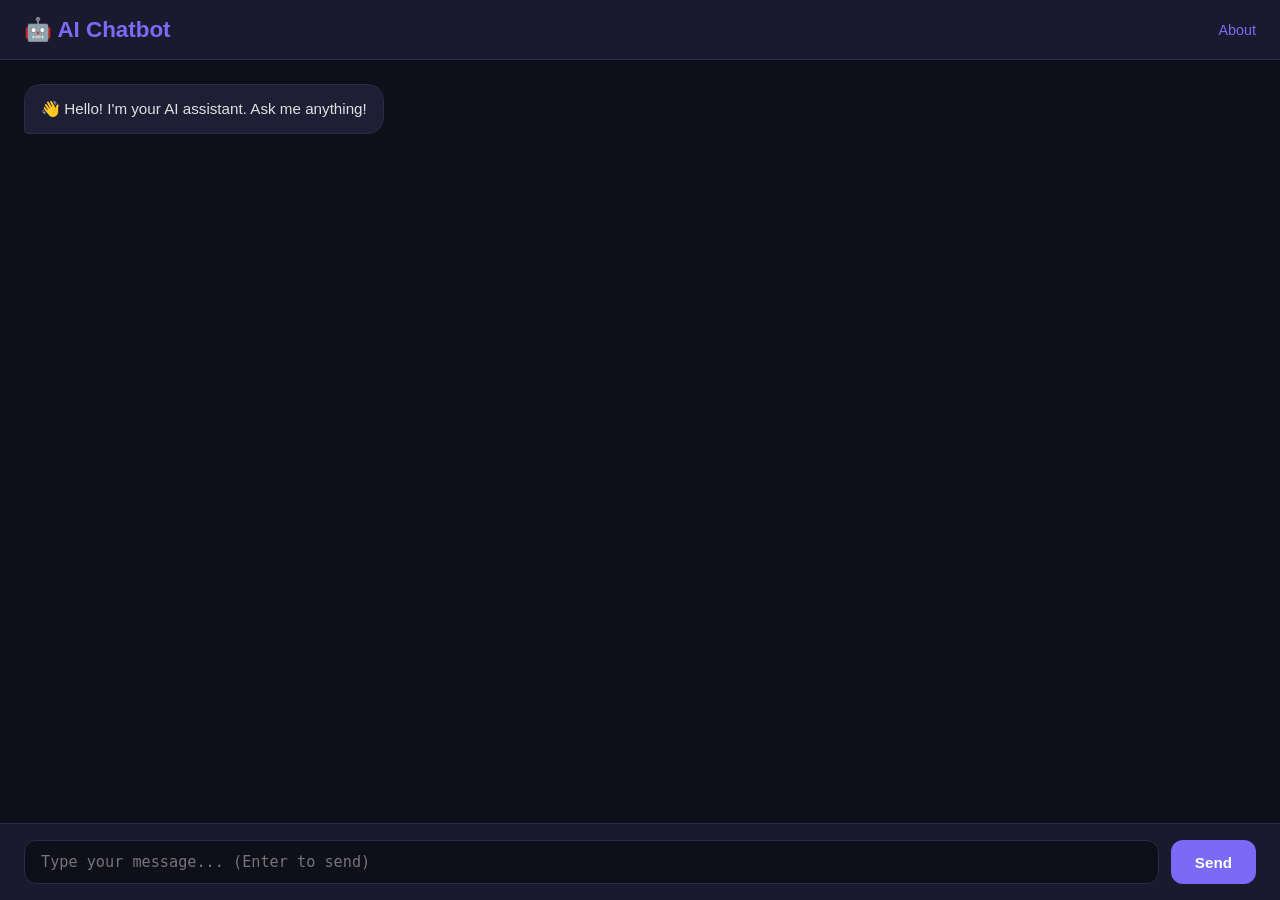
==== templates/index.html @ 7d01f353 "Initial commit - ChatBoy FastAPI project" ====
<!DOCTYPE html>
<html lang="en">
<head>
    <meta charset="UTF-8">
    <meta name="viewport" content="width=device-width, initial-scale=1.0">
    <title>AI Chatbot</title>
    <style>
        * { margin: 0; padding: 0; box-sizing: border-box; }
        body {
            font-family: 'Segoe UI', sans-serif;
            background: #0f0f1a;
            color: #e0e0e0;
            display: flex;
            flex-direction: column;
            height: 100vh;
        }
        header {
            background: #1a1a2e;
            padding: 16px 24px;
            display: flex;
            align-items: center;
            justify-content: space-between;
            border-bottom: 1px solid #2a2a4a;
        }
        header h1 { font-size: 1.4rem; color: #7c6af7; }
        header a { color: #7c6af7; text-decoration: none; font-size: 0.9rem; }
        header a:hover { text-decoration: underline; }
        #chat-container {
            flex: 1;
            overflow-y: auto;
            padding: 24px;
            display: flex;
            flex-direction: column;
            gap: 16px;
        }
        .message {
            max-width: 75%;
            padding: 12px 16px;
            border-radius: 16px;
            line-height: 1.6;
            font-size: 0.95rem;
            white-space: pre-wrap;
        }
        .user-msg {
            background: #7c6af7;
            color: #fff;
            align-self: flex-end;
            border-bottom-right-radius: 4px;
        }
        .bot-msg {
            background: #1e1e35;
            color: #e0e0e0;
            align-self: flex-start;
            border-bottom-left-radius: 4px;
            border: 1px solid #2a2a4a;
        }
        .typing {
            color: #888;
            font-style: italic;
            font-size: 0.85rem;
            align-self: flex-start;
        }
        #input-area {
            display: flex;
            padding: 16px 24px;
            gap: 12px;
            background: #1a1a2e;
            border-top: 1px solid #2a2a4a;
        }
        #user-input {
            flex: 1;
            padding: 12px 16px;
            border-radius: 12px;
            border: 1px solid #2a2a4a;
            background: #0f0f1a;
            color: #e0e0e0;
            font-size: 0.95rem;
            outline: none;
            resize: none;
        }
        #user-input:focus { border-color: #7c6af7; }
        #send-btn {
            padding: 12px 24px;
            background: #7c6af7;
            color: white;
            border: none;
            border-radius: 12px;
            cursor: pointer;
            font-size: 0.95rem;
            font-weight: 600;
            transition: background 0.2s;
        }
        #send-btn:hover { background: #6355d8; }
        #send-btn:disabled { background: #444; cursor: not-allowed; }
    </style>
</head>
<body>
    <header>
        <h1>🤖 AI Chatbot</h1>
        <a href="/about">About</a>
    </header>

    <div id="chat-container">
        <div class="message bot-msg">👋 Hello! I'm your AI assistant. Ask me anything!</div>
    </div>

    <div id="input-area">
        <textarea id="user-input" rows="1" placeholder="Type your message... (Enter to send)"></textarea>
        <button id="send-btn" onclick="sendMessage()">Send</button>
    </div>

    <script>
        const chatContainer = document.getElementById('chat-container');
        const userInput = document.getElementById('user-input');
        const sendBtn = document.getElementById('send-btn');

        userInput.addEventListener('keydown', function(e) {
            if (e.key === 'Enter' && !e.shiftKey) {
                e.preventDefault();
                sendMessage();
            }
        });

        async function sendMessage() {
            const prompt = userInput.value.trim();
            if (!prompt) return;

            appendMessage(prompt, 'user-msg');
            userInput.value = '';
            sendBtn.disabled = true;

            const typing = document.createElement('div');
            typing.className = 'typing';
            typing.textContent = 'AI is thinking...';
            chatContainer.appendChild(typing);
            chatContainer.scrollTop = chatContainer.scrollHeight;

            try {
                const res = await fetch(`/ai?prompt=${encodeURIComponent(prompt)}`);
                const data = await res.json();
                typing.remove();
                appendMessage(data.response || data.error || 'No response.', 'bot-msg');
            } catch (err) {
                typing.remove();
                appendMessage('❌ Error connecting to server.', 'bot-msg');
            }

            sendBtn.disabled = false;
            userInput.focus();
        }

        function appendMessage(text, cls) {
            const div = document.createElement('div');
            div.className = `message ${cls}`;
            div.textContent = text;
            chatContainer.appendChild(div);
            chatContainer.scrollTop = chatContainer.scrollHeight;
        }
    </script>
</body>
</html>
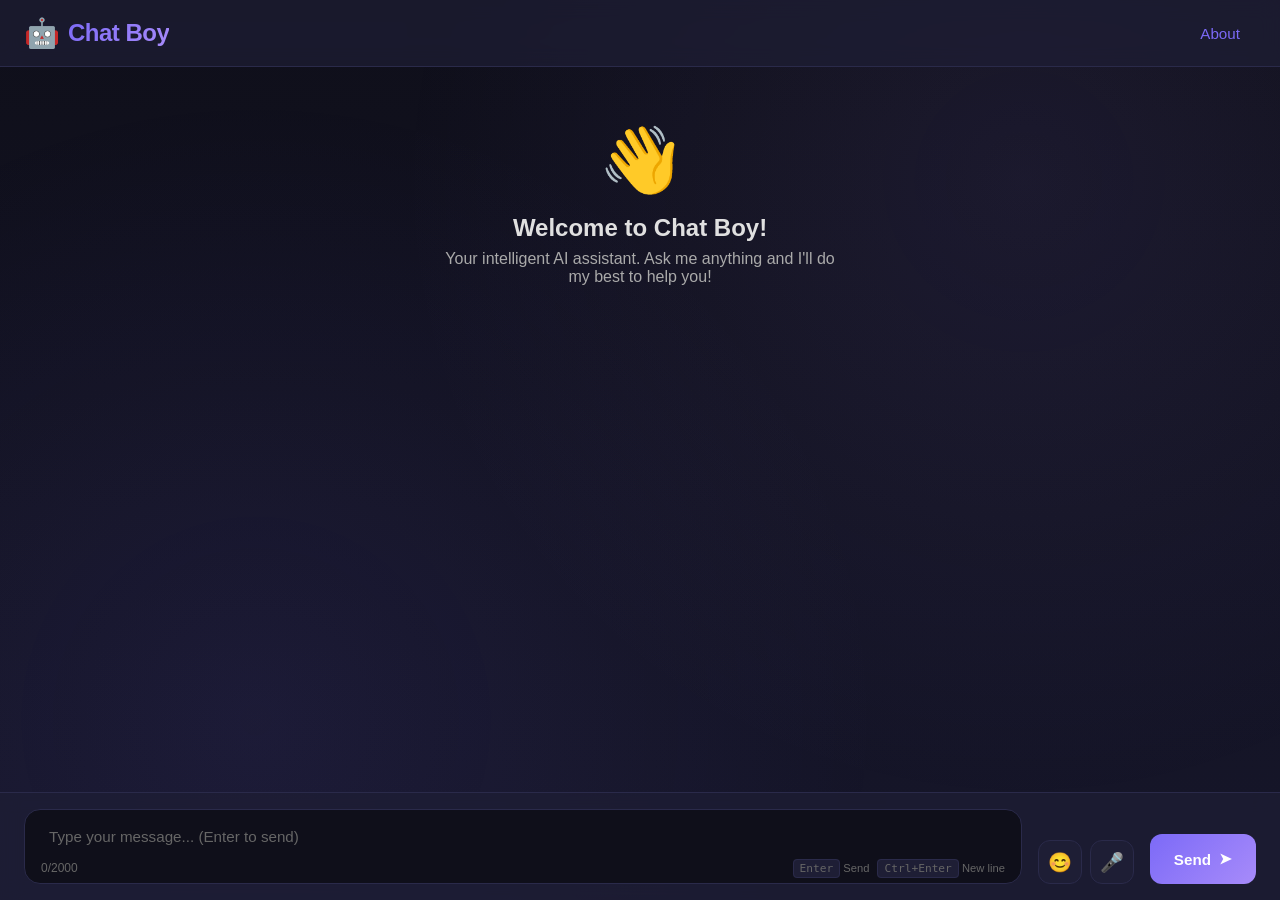
==== commit dcba1133: "README.md added" ====
--- a/templates/index.html
+++ b/templates/index.html
@@ -3,159 +3,62 @@
 <head>
     <meta charset="UTF-8">
     <meta name="viewport" content="width=device-width, initial-scale=1.0">
-    <title>AI Chatbot</title>
-    <style>
-        * { margin: 0; padding: 0; box-sizing: border-box; }
-        body {
-            font-family: 'Segoe UI', sans-serif;
-            background: #0f0f1a;
-            color: #e0e0e0;
-            display: flex;
-            flex-direction: column;
-            height: 100vh;
-        }
-        header {
-            background: #1a1a2e;
-            padding: 16px 24px;
-            display: flex;
-            align-items: center;
-            justify-content: space-between;
-            border-bottom: 1px solid #2a2a4a;
-        }
-        header h1 { font-size: 1.4rem; color: #7c6af7; }
-        header a { color: #7c6af7; text-decoration: none; font-size: 0.9rem; }
-        header a:hover { text-decoration: underline; }
-        #chat-container {
-            flex: 1;
-            overflow-y: auto;
-            padding: 24px;
-            display: flex;
-            flex-direction: column;
-            gap: 16px;
-        }
-        .message {
-            max-width: 75%;
-            padding: 12px 16px;
-            border-radius: 16px;
-            line-height: 1.6;
-            font-size: 0.95rem;
-            white-space: pre-wrap;
-        }
-        .user-msg {
-            background: #7c6af7;
-            color: #fff;
-            align-self: flex-end;
-            border-bottom-right-radius: 4px;
-        }
-        .bot-msg {
-            background: #1e1e35;
-            color: #e0e0e0;
-            align-self: flex-start;
-            border-bottom-left-radius: 4px;
-            border: 1px solid #2a2a4a;
-        }
-        .typing {
-            color: #888;
-            font-style: italic;
-            font-size: 0.85rem;
-            align-self: flex-start;
-        }
-        #input-area {
-            display: flex;
-            padding: 16px 24px;
-            gap: 12px;
-            background: #1a1a2e;
-            border-top: 1px solid #2a2a4a;
-        }
-        #user-input {
-            flex: 1;
-            padding: 12px 16px;
-            border-radius: 12px;
-            border: 1px solid #2a2a4a;
-            background: #0f0f1a;
-            color: #e0e0e0;
-            font-size: 0.95rem;
-            outline: none;
-            resize: none;
-        }
-        #user-input:focus { border-color: #7c6af7; }
-        #send-btn {
-            padding: 12px 24px;
-            background: #7c6af7;
-            color: white;
-            border: none;
-            border-radius: 12px;
-            cursor: pointer;
-            font-size: 0.95rem;
-            font-weight: 600;
-            transition: background 0.2s;
-        }
-        #send-btn:hover { background: #6355d8; }
-        #send-btn:disabled { background: #444; cursor: not-allowed; }
-    </style>
+    <title>Chat Boy - AI Chatbot</title>
+    <link rel="stylesheet" href="/static/style.css">
+    <link rel="icon" href="data:🤖">
 </head>
 <body>
+    <!-- Header -->
     <header>
-        <h1>🤖 AI Chatbot</h1>
-        <a href="/about">About</a>
+        <div class="header-logo">
+            <span class="logo-icon">🤖</span>
+            <h1>Chat Boy</h1>
+        </div>
+        <nav class="header-nav">
+            <a href="/about">About</a>
+        </nav>
     </header>
 
+    <!-- Chat Container -->
     <div id="chat-container">
-        <div class="message bot-msg">👋 Hello! I'm your AI assistant. Ask me anything!</div>
+        <!-- Welcome Message -->
+        <div class="welcome-message">
+            <div class="avatar">👋</div>
+            <h2>Welcome to Chat Boy!</h2>
+            <p>Your intelligent AI assistant. Ask me anything and I'll do my best to help you!</p>
+        </div>
     </div>
 
+    <!-- Input Area -->
     <div id="input-area">
-        <textarea id="user-input" rows="1" placeholder="Type your message... (Enter to send)"></textarea>
-        <button id="send-btn" onclick="sendMessage()">Send</button>
+        <div class="input-wrapper">
+            <textarea id="user-input" rows="1" placeholder="Type your message... (Enter to send)"></textarea>
+            <div class="input-footer">
+                <span class="char-counter">0/2000</span>
+                <div class="input-hints">
+                    <span><kbd>Enter</kbd> Send</span>
+                    <span><kbd>Ctrl+Enter</kbd> New line</span>
+                </div>
+            </div>
+        </div>
+        
+        <div class="action-buttons">
+            <button class="action-btn" id="emoji-btn" title="Emoji (Coming soon)">😊</button>
+            <button class="action-btn" id="voice-btn" title="Voice input (Coming soon)">🎤</button>
+        </div>
+        
+        <button id="send-btn" onclick="sendMessage()">
+            <span>Send</span>
+            <span>➤</span>
+        </button>
     </div>
 
-    <script>
-        const chatContainer = document.getElementById('chat-container');
-        const userInput = document.getElementById('user-input');
-        const sendBtn = document.getElementById('send-btn');
+    <!-- Scroll to Bottom Button -->
+    <button class="scroll-indicator" id="scroll-bottom" title="Scroll to bottom">↓</button>
 
-        userInput.addEventListener('keydown', function(e) {
-            if (e.key === 'Enter' && !e.shiftKey) {
-                e.preventDefault();
-                sendMessage();
-            }
-        });
+    <!-- Toast Container -->
+    <div id="toast-container"></div>
 
-        async function sendMessage() {
-            const prompt = userInput.value.trim();
-            if (!prompt) return;
-
-            appendMessage(prompt, 'user-msg');
-            userInput.value = '';
-            sendBtn.disabled = true;
-
-            const typing = document.createElement('div');
-            typing.className = 'typing';
-            typing.textContent = 'AI is thinking...';
-            chatContainer.appendChild(typing);
-            chatContainer.scrollTop = chatContainer.scrollHeight;
-
-            try {
-                const res = await fetch(`/ai?prompt=${encodeURIComponent(prompt)}`);
-                const data = await res.json();
-                typing.remove();
-                appendMessage(data.response || data.error || 'No response.', 'bot-msg');
-            } catch (err) {
-                typing.remove();
-                appendMessage('❌ Error connecting to server.', 'bot-msg');
-            }
-
-            sendBtn.disabled = false;
-            userInput.focus();
-        }
-
-        function appendMessage(text, cls) {
-            const div = document.createElement('div');
-            div.className = `message ${cls}`;
-            div.textContent = text;
-            chatContainer.appendChild(div);
-            chatContainer.scrollTop = chatContainer.scrollHeight;
-        }
-    </script>
+    <script src="/static/animations.js"></script>
 </body>
-</html>+</html>
--- a/static/style.css
+++ b/static/style.css
@@ -0,0 +1,888 @@
+/* ============================================
+   Chat Boy - Modern Interactive Design System
+   ============================================ */
+
+/* CSS Variables */
+:root {
+    /* Primary Colors */
+    --primary-color: #7c6af7;
+    --primary-hover: #6355d8;
+    --primary-glow: rgba(124, 106, 247, 0.4);
+    
+    /* Background Colors */
+    --bg-dark: #0f0f1a;
+    --bg-header: #1a1a2e;
+    --bg-card: #1e1e35;
+    --bg-input: #0f0f1a;
+    
+    /* Border Colors */
+    --border-color: #2a2a4a;
+    --border-focus: #7c6af7;
+    
+    /* Text Colors */
+    --text-primary: #e0e0e0;
+    --text-secondary: #aaa;
+    --text-muted: #666;
+    
+    /* Gradients */
+    --gradient-primary: linear-gradient(135deg, #7c6af7 0%, #a78bfa 100%);
+    --gradient-bg: linear-gradient(180deg, #0f0f1a 0%, #16162a 100%);
+    --glass-bg: rgba(30, 30, 53, 0.7);
+    
+    /* Shadows */
+    --shadow-sm: 0 2px 8px rgba(0, 0, 0, 0.3);
+    --shadow-md: 0 4px 16px rgba(0, 0, 0, 0.4);
+    --shadow-lg: 0 8px 32px rgba(0, 0, 0, 0.5);
+    --shadow-glow: 0 0 20px var(--primary-glow);
+    
+    /* Spacing */
+    --spacing-xs: 4px;
+    --spacing-sm: 8px;
+    --spacing-md: 16px;
+    --spacing-lg: 24px;
+    --spacing-xl: 32px;
+    
+    /* Border Radius */
+    --radius-sm: 8px;
+    --radius-md: 12px;
+    --radius-lg: 16px;
+    --radius-xl: 24px;
+    --radius-full: 50%;
+    
+    /* Transitions */
+    --transition-fast: 0.15s ease;
+    --transition-normal: 0.25s ease;
+    --transition-slow: 0.4s ease;
+    
+    /* Z-index layers */
+    --z-base: 1;
+    --z-header: 100;
+    --z-input: 100;
+    --z-tooltip: 1000;
+}
+
+/* Reset & Base */
+*, *::before, *::after {
+    margin: 0;
+    padding: 0;
+    box-sizing: border-box;
+}
+
+html {
+    scroll-behavior: smooth;
+}
+
+body {
+    font-family: 'Segoe UI', -apple-system, BlinkMacSystemFont, sans-serif;
+    background: var(--gradient-bg);
+    color: var(--text-primary);
+    min-height: 100vh;
+    display: flex;
+    flex-direction: column;
+    overflow-x: hidden;
+}
+
+/* Animated Background */
+body::before {
+    content: '';
+    position: fixed;
+    top: 0;
+    left: 0;
+    width: 100%;
+    height: 100%;
+    background: 
+        radial-gradient(circle at 20% 80%, rgba(124, 106, 247, 0.08) 0%, transparent 50%),
+        radial-gradient(circle at 80% 20%, rgba(167, 139, 250, 0.08) 0%, transparent 50%);
+    pointer-events: none;
+    z-index: 0;
+}
+
+/* ============================================
+   Header Styles
+   ============================================ */
+header {
+    background: var(--glass-bg);
+    backdrop-filter: blur(10px);
+    -webkit-backdrop-filter: blur(10px);
+    padding: var(--spacing-md) var(--spacing-lg);
+    display: flex;
+    align-items: center;
+    justify-content: space-between;
+    border-bottom: 1px solid var(--border-color);
+    position: sticky;
+    top: 0;
+    z-index: var(--z-header);
+    animation: slideDown 0.5s ease-out;
+}
+
+@keyframes slideDown {
+    from {
+        opacity: 0;
+        transform: translateY(-20px);
+    }
+    to {
+        opacity: 1;
+        transform: translateY(0);
+    }
+}
+
+.header-logo {
+    display: flex;
+    align-items: center;
+    gap: var(--spacing-sm);
+}
+
+.header-logo h1 {
+    font-size: 1.5rem;
+    background: var(--gradient-primary);
+    -webkit-background-clip: text;
+    -webkit-text-fill-color: transparent;
+    background-clip: text;
+    font-weight: 700;
+    letter-spacing: -0.5px;
+}
+
+.logo-icon {
+    font-size: 1.8rem;
+    animation: bounce 2s ease-in-out infinite;
+}
+
+@keyframes bounce {
+    0%, 100% { transform: translateY(0); }
+    50% { transform: translateY(-5px); }
+}
+
+.header-nav {
+    display: flex;
+    align-items: center;
+    gap: var(--spacing-md);
+}
+
+.header-nav a {
+    color: var(--primary-color);
+    text-decoration: none;
+    font-size: 0.95rem;
+    font-weight: 500;
+    padding: var(--spacing-sm) var(--spacing-md);
+    border-radius: var(--radius-md);
+    transition: all var(--transition-normal);
+    position: relative;
+    overflow: hidden;
+}
+
+.header-nav a::before {
+    content: '';
+    position: absolute;
+    top: 0;
+    left: 0;
+    width: 100%;
+    height: 100%;
+    background: var(--primary-color);
+    opacity: 0;
+    transition: opacity var(--transition-normal);
+    z-index: -1;
+}
+
+.header-nav a:hover {
+    color: white;
+    text-decoration: none;
+    transform: translateY(-2px);
+}
+
+.header-nav a:hover::before {
+    opacity: 0.15;
+}
+
+/* ============================================
+   Chat Container
+   ============================================ */
+#chat-container {
+    flex: 1;
+    overflow-y: auto;
+    padding: var(--spacing-lg);
+    display: flex;
+    flex-direction: column;
+    gap: var(--spacing-md);
+    position: relative;
+    z-index: var(--z-base);
+    scrollbar-width: thin;
+    scrollbar-color: var(--border-color) transparent;
+}
+
+#chat-container::-webkit-scrollbar {
+    width: 6px;
+}
+
+#chat-container::-webkit-scrollbar-track {
+    background: transparent;
+}
+
+#chat-container::-webkit-scrollbar-thumb {
+    background: var(--border-color);
+    border-radius: 3px;
+}
+
+#chat-container::-webkit-scrollbar-thumb:hover {
+    background: var(--primary-color);
+}
+
+/* Welcome Message */
+.welcome-message {
+    display: flex;
+    flex-direction: column;
+    align-items: center;
+    justify-content: center;
+    text-align: center;
+    padding: var(--spacing-xl);
+    animation: fadeInUp 0.6s ease-out;
+}
+
+.welcome-message .avatar {
+    font-size: 4rem;
+    margin-bottom: var(--spacing-md);
+    animation: pulse 2s ease-in-out infinite;
+}
+
+@keyframes pulse {
+    0%, 100% { transform: scale(1); }
+    50% { transform: scale(1.05); }
+}
+
+.welcome-message h2 {
+    font-size: 1.5rem;
+    margin-bottom: var(--spacing-sm);
+    color: var(--text-primary);
+}
+
+.welcome-message p {
+    color: var(--text-secondary);
+    max-width: 400px;
+}
+
+/* ============================================
+   Message Styles
+   ============================================ */
+.message {
+    max-width: 75%;
+    padding: var(--spacing-md) var(--spacing-lg);
+    border-radius: var(--radius-lg);
+    line-height: 1.6;
+    font-size: 0.95rem;
+    white-space: pre-wrap;
+    word-wrap: break-word;
+    position: relative;
+    animation: messageIn 0.4s ease-out;
+}
+
+@keyframes messageIn {
+    from {
+        opacity: 0;
+        transform: translateY(20px) scale(0.95);
+    }
+    to {
+        opacity: 1;
+        transform: translateY(0) scale(1);
+    }
+}
+
+.message.user-msg {
+    background: var(--gradient-primary);
+    color: white;
+    align-self: flex-end;
+    border-bottom-right-radius: var(--radius-sm);
+    box-shadow: var(--shadow-md);
+}
+
+.message.bot-msg {
+    background: var(--bg-card);
+    color: var(--text-primary);
+    align-self: flex-start;
+    border-bottom-left-radius: var(--radius-sm);
+    border: 1px solid var(--border-color);
+    box-shadow: var(--shadow-sm);
+}
+
+.message .timestamp {
+    font-size: 0.7rem;
+    color: var(--text-muted);
+    position: absolute;
+    bottom: 6px;
+    right: 12px;
+}
+
+.message.user-msg .timestamp {
+    color: rgba(255, 255, 255, 0.6);
+}
+
+.message .copy-btn {
+    position: absolute;
+    top: 8px;
+    right: 8px;
+    background: transparent;
+    border: none;
+    color: var(--text-muted);
+    cursor: pointer;
+    opacity: 0;
+    transition: opacity var(--transition-fast), color var(--transition-fast);
+    font-size: 0.85rem;
+    padding: 4px;
+}
+
+.message:hover .copy-btn {
+    opacity: 1;
+}
+
+.message .copy-btn:hover {
+    color: var(--primary-color);
+}
+
+/* Message Actions */
+.message-actions {
+    display: flex;
+    gap: var(--spacing-sm);
+    margin-top: var(--spacing-sm);
+    padding-top: var(--spacing-sm);
+    border-top: 1px solid rgba(255, 255, 255, 0.1);
+}
+
+/* ============================================
+   Typing Indicator
+   ============================================ */
+.typing {
+    display: flex;
+    align-items: center;
+    gap: var(--spacing-sm);
+    padding: var(--spacing-md) var(--spacing-lg);
+    background: var(--bg-card);
+    border-radius: var(--radius-lg);
+    border: 1px solid var(--border-color);
+    align-self: flex-start;
+    animation: messageIn 0.3s ease-out;
+}
+
+.typing-dots {
+    display: flex;
+    gap: 4px;
+}
+
+.typing-dot {
+    width: 8px;
+    height: 8px;
+    background: var(--primary-color);
+    border-radius: var(--radius-full);
+    animation: typingBounce 1.4s ease-in-out infinite;
+}
+
+.typing-dot:nth-child(1) { animation-delay: 0s; }
+.typing-dot:nth-child(2) { animation-delay: 0.2s; }
+.typing-dot:nth-child(3) { animation-delay: 0.4s; }
+
+@keyframes typingBounce {
+    0%, 60%, 100% { transform: translateY(0); }
+    30% { transform: translateY(-8px); }
+}
+
+.typing-text {
+    color: var(--text-muted);
+    font-size: 0.85rem;
+    font-style: italic;
+}
+
+/* ============================================
+   Input Area
+   ============================================ */
+#input-area {
+    display: flex;
+    align-items: flex-end;
+    padding: var(--spacing-md) var(--spacing-lg);
+    gap: var(--spacing-md);
+    background: var(--glass-bg);
+    backdrop-filter: blur(10px);
+    -webkit-backdrop-filter: blur(10px);
+    border-top: 1px solid var(--border-color);
+    position: sticky;
+    bottom: 0;
+    z-index: var(--z-input);
+    animation: slideUp 0.5s ease-out;
+}
+
+@keyframes slideUp {
+    from {
+        opacity: 0;
+        transform: translateY(20px);
+    }
+    to {
+        opacity: 1;
+        transform: translateY(0);
+    }
+}
+
+.input-wrapper {
+    flex: 1;
+    display: flex;
+    flex-direction: column;
+    gap: var(--spacing-xs);
+    background: var(--bg-input);
+    border: 1px solid var(--border-color);
+    border-radius: var(--radius-lg);
+    padding: var(--spacing-sm);
+    transition: border-color var(--transition-normal), box-shadow var(--transition-normal);
+}
+
+.input-wrapper:focus-within {
+    border-color: var(--primary-color);
+    box-shadow: 0 0 0 3px var(--primary-glow);
+}
+
+#user-input {
+    width: 100%;
+    padding: var(--spacing-sm) var(--spacing-md);
+    border: none;
+    background: transparent;
+    color: var(--text-primary);
+    font-size: 0.95rem;
+    font-family: inherit;
+    outline: none;
+    resize: none;
+    min-height: 24px;
+    max-height: 120px;
+    line-height: 1.5;
+}
+
+#user-input::placeholder {
+    color: var(--text-muted);
+}
+
+.input-footer {
+    display: flex;
+    justify-content: space-between;
+    align-items: center;
+    padding: 0 var(--spacing-sm);
+}
+
+.char-counter {
+    font-size: 0.75rem;
+    color: var(--text-muted);
+    transition: color var(--transition-fast);
+}
+
+.char-counter.warning {
+    color: #f59e0b;
+}
+
+.char-counter.error {
+    color: #ef4444;
+}
+
+.input-hints {
+    display: flex;
+    gap: var(--spacing-sm);
+    font-size: 0.7rem;
+    color: var(--text-muted);
+}
+
+.input-hints kbd {
+    background: var(--bg-card);
+    padding: 2px 6px;
+    border-radius: 4px;
+    border: 1px solid var(--border-color);
+}
+
+/* Action Buttons */
+.action-buttons {
+    display: flex;
+    gap: var(--spacing-sm);
+}
+
+.action-btn {
+    width: 44px;
+    height: 44px;
+    border: none;
+    border-radius: var(--radius-md);
+    background: var(--bg-card);
+    color: var(--text-secondary);
+    cursor: pointer;
+    display: flex;
+    align-items: center;
+    justify-content: center;
+    font-size: 1.2rem;
+    transition: all var(--transition-normal);
+    border: 1px solid var(--border-color);
+}
+
+.action-btn:hover {
+    background: var(--primary-color);
+    color: white;
+    border-color: var(--primary-color);
+    transform: translateY(-2px);
+    box-shadow: var(--shadow-glow);
+}
+
+.action-btn:active {
+    transform: translateY(0);
+}
+
+#send-btn {
+    padding: var(--spacing-md) var(--spacing-lg);
+    background: var(--gradient-primary);
+    color: white;
+    border: none;
+    border-radius: var(--radius-md);
+    cursor: pointer;
+    font-size: 0.95rem;
+    font-weight: 600;
+    transition: all var(--transition-normal);
+    display: flex;
+    align-items: center;
+    gap: var(--spacing-sm);
+    position: relative;
+    overflow: hidden;
+}
+
+#send-btn::before {
+    content: '';
+    position: absolute;
+    top: 0;
+    left: -100%;
+    width: 100%;
+    height: 100%;
+    background: linear-gradient(90deg, transparent, rgba(255,255,255,0.2), transparent);
+    transition: left 0.5s;
+}
+
+#send-btn:hover::before {
+    left: 100%;
+}
+
+#send-btn:hover {
+    transform: translateY(-2px);
+    box-shadow: var(--shadow-glow);
+}
+
+#send-btn:active {
+    transform: translateY(0);
+}
+
+#send-btn:disabled {
+    background: #444;
+    cursor: not-allowed;
+    transform: none;
+    box-shadow: none;
+}
+
+#send-btn:disabled::before {
+    display: none;
+}
+
+/* ============================================
+   Scroll Indicator
+   ============================================ */
+.scroll-indicator {
+    position: fixed;
+    bottom: 100px;
+    right: 30px;
+    width: 40px;
+    height: 40px;
+    background: var(--primary-color);
+    border: none;
+    border-radius: var(--radius-full);
+    color: white;
+    cursor: pointer;
+    display: flex;
+    align-items: center;
+    justify-content: center;
+    opacity: 0;
+    transition: opacity var(--transition-normal), transform var(--transition-normal);
+    box-shadow: var(--shadow-md);
+    z-index: 50;
+}
+
+.scroll-indicator.visible {
+    opacity: 1;
+}
+
+.scroll-indicator:hover {
+    transform: scale(1.1);
+}
+
+/* ============================================
+   About Page Styles
+   ============================================ */
+.about-container {
+    max-width: 800px;
+    margin: 0 auto;
+    padding: var(--spacing-xl) var(--spacing-lg);
+    position: relative;
+    z-index: var(--z-base);
+}
+
+.about-card {
+    background: var(--glass-bg);
+    backdrop-filter: blur(10px);
+    -webkit-backdrop-filter: blur(10px);
+    border: 1px solid var(--border-color);
+    border-radius: var(--radius-xl);
+    padding: var(--spacing-xl);
+    animation: fadeInUp 0.6s ease-out;
+}
+
+@keyframes fadeInUp {
+    from {
+        opacity: 0;
+        transform: translateY(30px);
+    }
+    to {
+        opacity: 1;
+        transform: translateY(0);
+    }
+}
+
+.about-header {
+    text-align: center;
+    margin-bottom: var(--spacing-xl);
+}
+
+.about-header h1 {
+    font-size: 2.5rem;
+    background: var(--gradient-primary);
+    -webkit-background-clip: text;
+    -webkit-text-fill-color: transparent;
+    background-clip: text;
+    margin-bottom: var(--spacing-sm);
+}
+
+.about-header p {
+    color: var(--text-secondary);
+    font-size: 1.1rem;
+}
+
+.about-section {
+    margin-bottom: var(--spacing-xl);
+}
+
+.about-section h2 {
+    font-size: 1.5rem;
+    color: var(--primary-color);
+    margin-bottom: var(--spacing-md);
+    display: flex;
+    align-items: center;
+    gap: var(--spacing-sm);
+}
+
+.about-section p {
+    line-height: 1.8;
+    color: var(--text-secondary);
+    margin-bottom: var(--spacing-md);
+}
+
+.tech-badges {
+    display: flex;
+    flex-wrap: wrap;
+    gap: var(--spacing-sm);
+    margin: var(--spacing-lg) 0;
+}
+
+.badge {
+    display: inline-flex;
+    align-items: center;
+    gap: var(--spacing-xs);
+    background: var(--bg-card);
+    border: 1px solid var(--border-color);
+    color: var(--primary-color);
+    padding: var(--spacing-sm) var(--spacing-md);
+    border-radius: var(--radius-lg);
+    font-size: 0.9rem;
+    transition: all var(--transition-normal);
+    animation: badgeIn 0.5s ease-out backwards;
+}
+
+.badge:nth-child(1) { animation-delay: 0.1s; }
+.badge:nth-child(2) { animation-delay: 0.2s; }
+.badge:nth-child(3) { animation-delay: 0.3s; }
+.badge:nth-child(4) { animation-delay: 0.4s; }
+.badge:nth-child(5) { animation-delay: 0.5s; }
+
+@keyframes badgeIn {
+    from {
+        opacity: 0;
+        transform: scale(0.8);
+    }
+    to {
+        opacity: 1;
+        transform: scale(1);
+    }
+}
+
+.badge:hover {
+    background: var(--primary-color);
+    color: white;
+    border-color: var(--primary-color);
+    transform: translateY(-3px);
+    box-shadow: var(--shadow-glow);
+}
+
+.code-block {
+    background: var(--bg-card);
+    border: 1px solid var(--border-color);
+    border-radius: var(--radius-md);
+    padding: var(--spacing-md);
+    margin: var(--spacing-md) 0;
+    overflow-x: auto;
+}
+
+.code-block code {
+    color: var(--primary-color);
+    font-family: 'Consolas', 'Monaco', monospace;
+    font-size: 0.9rem;
+}
+
+.back-btn {
+    display: inline-flex;
+    align-items: center;
+    gap: var(--spacing-sm);
+    margin-top: var(--spacing-lg);
+    padding: var(--spacing-md) var(--spacing-lg);
+    background: var(--gradient-primary);
+    color: white;
+    border-radius: var(--radius-md);
+    text-decoration: none;
+    font-weight: 600;
+    transition: all var(--transition-normal);
+    position: relative;
+    overflow: hidden;
+}
+
+.back-btn:hover {
+    transform: translateY(-2px);
+    box-shadow: var(--shadow-glow);
+    color: white;
+    text-decoration: none;
+}
+
+.back-btn:active {
+    transform: translateY(0);
+}
+
+/* ============================================
+   Responsive Design
+   ============================================ */
+@media (max-width: 768px) {
+    header {
+        padding: var(--spacing-sm) var(--spacing-md);
+    }
+    
+    .header-logo h1 {
+        font-size: 1.2rem;
+    }
+    
+    .logo-icon {
+        font-size: 1.4rem;
+    }
+    
+    #chat-container {
+        padding: var(--spacing-md);
+        gap: var(--spacing-sm);
+    }
+    
+    .message {
+        max-width: 85%;
+        padding: var(--spacing-sm) var(--spacing-md);
+        font-size: 0.9rem;
+    }
+    
+    #input-area {
+        padding: var(--spacing-sm) var(--spacing-md);
+        gap: var(--spacing-sm);
+    }
+    
+    .action-btn {
+        width: 40px;
+        height: 40px;
+    }
+    
+    #send-btn {
+        padding: var(--spacing-sm) var(--spacing-md);
+    }
+    
+    .scroll-indicator {
+        bottom: 90px;
+        right: 20px;
+    }
+    
+    .about-card {
+        padding: var(--spacing-lg);
+    }
+    
+    .about-header h1 {
+        font-size: 1.8rem;
+    }
+}
+
+@media (max-width: 480px) {
+    .header-nav a {
+        font-size: 0.85rem;
+        padding: var(--spacing-xs) var(--spacing-sm);
+    }
+    
+    .message {
+        max-width: 90%;
+    }
+    
+    .input-hints {
+        display: none;
+    }
+    
+    .typing {
+        padding: var(--spacing-sm) var(--spacing-md);
+    }
+}
+
+/* ============================================
+   Utility Classes
+   ============================================ */
+.hidden {
+    display: none !important;
+}
+
+.fade-in {
+    animation: fadeIn 0.3s ease-out;
+}
+
+@keyframes fadeIn {
+    from { opacity: 0; }
+    to { opacity: 1; }
+}
+
+.slide-up {
+    animation: slideUp 0.3s ease-out;
+}
+
+/* Toast Notification */
+.toast {
+    position: fixed;
+    bottom: 20px;
+    left: 50%;
+    transform: translateX(-50%) translateY(100px);
+    background: var(--bg-card);
+    border: 1px solid var(--border-color);
+    color: var(--text-primary);
+    padding: var(--spacing-md) var(--spacing-lg);
+    border-radius: var(--radius-md);
+    box-shadow: var(--shadow-lg);
+    z-index: 10000;
+    opacity: 0;
+    transition: all var(--transition-normal);
+}
+
+.toast.show {
+    transform: translateX(-50%) translateY(0);
+    opacity: 1;
+}
+
+.toast.success {
+    border-color: #10b981;
+}
+
+.toast.error {
+    border-color: #ef4444;
+}
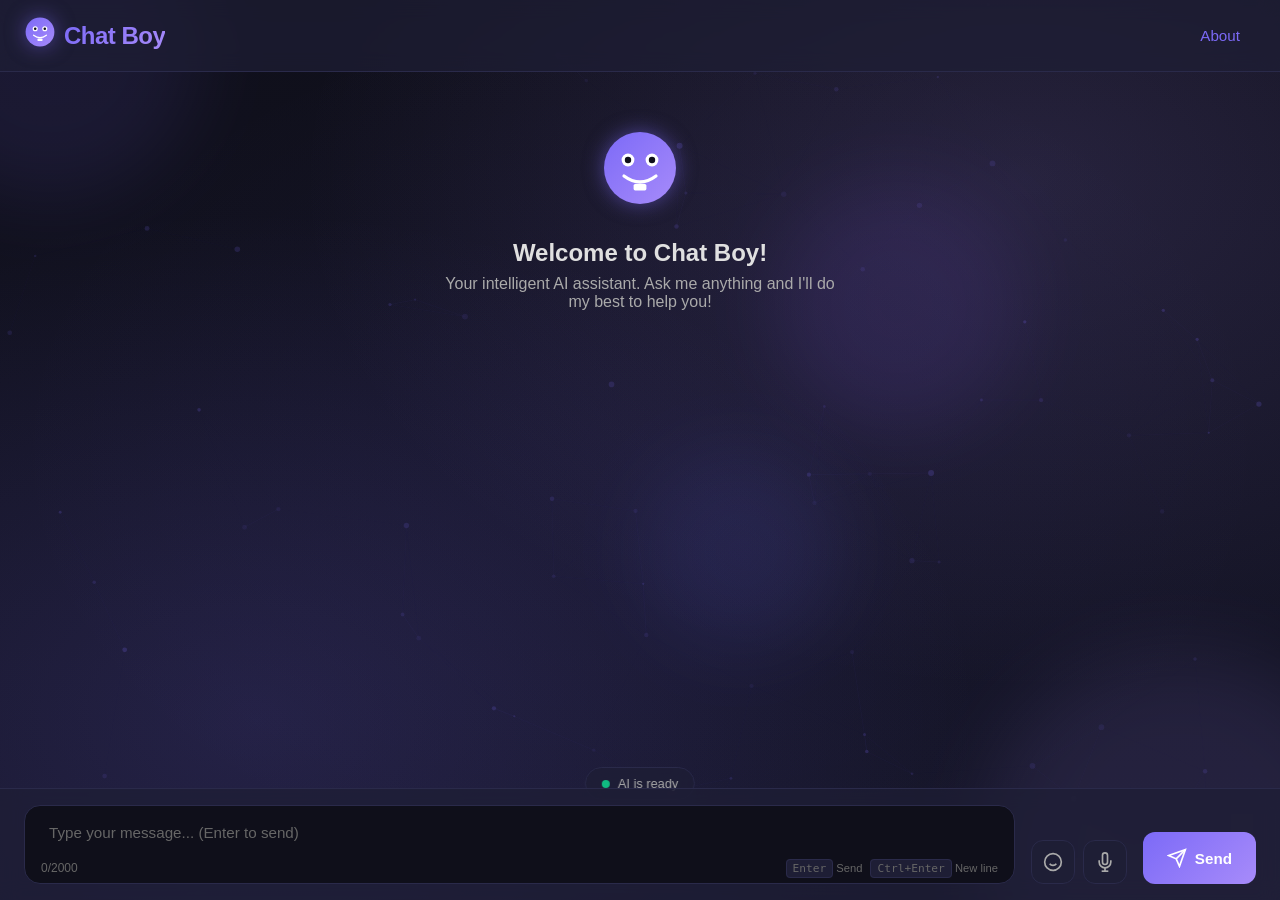
==== commit 3599b00d: "Updated website UI" ====
--- a/templates/index.html
+++ b/templates/index.html
@@ -5,13 +5,42 @@
     <meta name="viewport" content="width=device-width, initial-scale=1.0">
     <title>Chat Boy - AI Chatbot</title>
     <link rel="stylesheet" href="/static/style.css">
-    <link rel="icon" href="data:🤖">
+    <!-- Favicon - SVG Robot Icon -->
+    <link rel="icon" type="image/svg+xml" href="data:image/svg+xml,%3Csvg xmlns='http://www.w3.org/2000/svg' viewBox='0 0 100 100'%3E%3Cdefs%3E%3ClinearGradient id='grad' x1='0%25' y1='0%25' x2='100%25' y2='100%25'%3E%3Cstop offset='0%25' style='stop-color:%237c6af7'/%3E%3Cstop offset='100%25' style='stop-color:%23a78bfa'/%3E%3C/linearGradient%3E%3C/defs%3E%3Ccircle cx='50' cy='50' r='45' fill='url(%23grad)'/%3E%3Ccircle cx='35' cy='40' r='8' fill='white'/%3E%3Ccircle cx='65' cy='40' r='8' fill='white'/%3E%3Ccircle cx='35' cy='40' r='4' fill='%230f0f1a'/%3E%3Ccircle cx='65' cy='40' r='4' fill='%230f0f1a'/%3E%3Cpath d='M 30 60 Q 50 75 70 60' stroke='white' stroke-width='4' fill='none' stroke-linecap='round'/%3E%3Crect x='42' y='70' width='16' height='8' rx='2' fill='white'/%3E%3C/svg%3E">
 </head>
 <body>
+    <!-- Animated Background -->
+    <div class="bg-animation">
+        <div class="bg-gradient"></div>
+        <div class="particles" id="particles"></div>
+        <div class="floating-shapes">
+            <div class="shape shape-1"></div>
+            <div class="shape shape-2"></div>
+            <div class="shape shape-3"></div>
+            <div class="shape shape-4"></div>
+        </div>
+    </div>
+
     <!-- Header -->
     <header>
         <div class="header-logo">
-            <span class="logo-icon">🤖</span>
+            <span class="logo-icon">
+                <svg viewBox="0 0 100 100" width="32" height="32" class="robot-icon">
+                    <defs>
+                        <linearGradient id="logoGrad" x1="0%" y1="0%" x2="100%" y2="100%">
+                            <stop offset="0%" style="stop-color:#7c6af7"/>
+                            <stop offset="100%" style="stop-color:#a78bfa"/>
+                        </linearGradient>
+                    </defs>
+                    <circle cx="50" cy="50" r="45" fill="url(#logoGrad)"/>
+                    <circle cx="35" cy="40" r="8" fill="white"/>
+                    <circle cx="65" cy="40" r="8" fill="white"/>
+                    <circle cx="35" cy="40" r="4" fill="#0f0f1a"/>
+                    <circle cx="65" cy="40" r="4" fill="#0f0f1a"/>
+                    <path d="M 30 60 Q 50 75 70 60" stroke="white" stroke-width="4" fill="none" stroke-linecap="round"/>
+                    <rect x="42" y="70" width="16" height="8" rx="2" fill="white"/>
+                </svg>
+            </span>
             <h1>Chat Boy</h1>
         </div>
         <nav class="header-nav">
@@ -23,7 +52,23 @@
     <div id="chat-container">
         <!-- Welcome Message -->
         <div class="welcome-message">
-            <div class="avatar">👋</div>
+            <div class="avatar">
+                <svg viewBox="0 0 100 100" width="80" height="80" class="welcome-robot">
+                    <defs>
+                        <linearGradient id="welcomeGrad" x1="0%" y1="0%" x2="100%" y2="100%">
+                            <stop offset="0%" style="stop-color:#7c6af7"/>
+                            <stop offset="100%" style="stop-color:#a78bfa"/>
+                        </linearGradient>
+                    </defs>
+                    <circle cx="50" cy="50" r="45" fill="url(#welcomeGrad)"/>
+                    <circle cx="35" cy="40" r="8" fill="white"/>
+                    <circle cx="65" cy="40" r="8" fill="white"/>
+                    <circle cx="35" cy="40" r="4" fill="#0f0f1a"/>
+                    <circle cx="65" cy="40" r="4" fill="#0f0f1a"/>
+                    <path d="M 30 60 Q 50 75 70 60" stroke="white" stroke-width="4" fill="none" stroke-linecap="round"/>
+                    <rect x="42" y="70" width="16" height="8" rx="2" fill="white"/>
+                </svg>
+            </div>
             <h2>Welcome to Chat Boy!</h2>
             <p>Your intelligent AI assistant. Ask me anything and I'll do my best to help you!</p>
         </div>
@@ -32,7 +77,9 @@
     <!-- Input Area -->
     <div id="input-area">
         <div class="input-wrapper">
-            <textarea id="user-input" rows="1" placeholder="Type your message... (Enter to send)"></textarea>
+            <div class="input-container">
+                <textarea id="user-input" rows="1" placeholder="Type your message... (Enter to send)"></textarea>
+            </div>
             <div class="input-footer">
                 <span class="char-counter">0/2000</span>
                 <div class="input-hints">
@@ -43,18 +90,45 @@
         </div>
         
         <div class="action-buttons">
-            <button class="action-btn" id="emoji-btn" title="Emoji (Coming soon)">😊</button>
-            <button class="action-btn" id="voice-btn" title="Voice input (Coming soon)">🎤</button>
+            <button class="action-btn" id="emoji-btn" title="Emoji (Coming soon)">
+                <svg width="20" height="20" viewBox="0 0 24 24" fill="none" stroke="currentColor" stroke-width="2">
+                    <circle cx="12" cy="12" r="10"/>
+                    <path d="M8 14s1.5 2 4 2 4-2 4-2"/>
+                    <line x1="9" y1="9" x2="9.01" y2="9"/>
+                    <line x1="15" y1="9" x2="15.01" y2="9"/>
+                </svg>
+            </button>
+            <button class="action-btn" id="voice-btn" title="Voice input (Coming soon)">
+                <svg width="20" height="20" viewBox="0 0 24 24" fill="none" stroke="currentColor" stroke-width="2">
+                    <path d="M12 1a3 3 0 0 0-3 3v8a3 3 0 0 0 6 0V4a3 3 0 0 0-3-3z"/>
+                    <path d="M19 10v2a7 7 0 0 1-14 0v-2"/>
+                    <line x1="12" y1="19" x2="12" y2="23"/>
+                    <line x1="8" y1="23" x2="16" y2="23"/>
+                </svg>
+            </button>
         </div>
         
         <button id="send-btn" onclick="sendMessage()">
+            <svg width="20" height="20" viewBox="0 0 24 24" fill="none" stroke="currentColor" stroke-width="2" class="send-icon">
+                <line x1="22" y1="2" x2="11" y2="13"/>
+                <polygon points="22 2 15 22 11 13 2 9 22 2"/>
+            </svg>
             <span>Send</span>
-            <span>➤</span>
         </button>
     </div>
 
+    <!-- Idle Status Indicator -->
+    <div class="idle-indicator" id="idle-indicator">
+        <div class="idle-dot"></div>
+        <span>AI is ready</span>
+    </div>
+
     <!-- Scroll to Bottom Button -->
-    <button class="scroll-indicator" id="scroll-bottom" title="Scroll to bottom">↓</button>
+    <button class="scroll-indicator" id="scroll-bottom" title="Scroll to bottom">
+        <svg width="20" height="20" viewBox="0 0 24 24" fill="none" stroke="currentColor" stroke-width="2">
+            <polyline points="6 9 12 15 18 9"/>
+        </svg>
+    </button>
 
     <!-- Toast Container -->
     <div id="toast-container"></div>
--- a/static/style.css
+++ b/static/style.css
@@ -56,9 +56,11 @@
     
     /* Z-index layers */
     --z-base: 1;
+    --z-bg: -1;
     --z-header: 100;
     --z-input: 100;
     --z-tooltip: 1000;
+    --z-idle: 50;
 }
 
 /* Reset & Base */
@@ -82,19 +84,155 @@
     overflow-x: hidden;
 }
 
-/* Animated Background */
-body::before {
-    content: '';
+/* ============================================
+   Animated Background Effects
+   ============================================ */
+.bg-animation {
     position: fixed;
     top: 0;
     left: 0;
     width: 100%;
     height: 100%;
+    z-index: var(--z-bg);
+    overflow: hidden;
+    pointer-events: none;
+}
+
+.bg-gradient {
+    position: absolute;
+    top: 0;
+    left: 0;
+    width: 100%;
+    height: 100%;
     background: 
-        radial-gradient(circle at 20% 80%, rgba(124, 106, 247, 0.08) 0%, transparent 50%),
-        radial-gradient(circle at 80% 20%, rgba(167, 139, 250, 0.08) 0%, transparent 50%);
-    pointer-events: none;
-    z-index: 0;
+        radial-gradient(ellipse at 20% 80%, rgba(124, 106, 247, 0.15) 0%, transparent 50%),
+        radial-gradient(ellipse at 80% 20%, rgba(167, 139, 250, 0.15) 0%, transparent 50%),
+        radial-gradient(ellipse at 50% 50%, rgba(124, 106, 247, 0.05) 0%, transparent 70%),
+        var(--gradient-bg);
+    animation: gradientShift 15s ease-in-out infinite;
+}
+
+@keyframes gradientShift {
+    0%, 100% {
+        background-position: 0% 50%, 100% 50%, 50% 50%, 0% 0%;
+        opacity: 1;
+    }
+    25% {
+        background-position: 100% 50%, 0% 50%, 50% 50%, 0% 0%;
+        opacity: 0.8;
+    }
+    50% {
+        background-position: 100% 100%, 0% 0%, 50% 50%, 0% 100%;
+        opacity: 1;
+    }
+    75% {
+        background-position: 0% 100%, 100% 0%, 50% 50%, 100% 100%;
+        opacity: 0.9;
+    }
+}
+
+/* Floating Shapes */
+.floating-shapes {
+    position: absolute;
+    top: 0;
+    left: 0;
+    width: 100%;
+    height: 100%;
+}
+
+.shape {
+    position: absolute;
+    border-radius: 50%;
+    opacity: 0.1;
+    filter: blur(40px);
+    animation: float 20s ease-in-out infinite;
+}
+
+.shape-1 {
+    width: 300px;
+    height: 300px;
+    background: var(--primary-color);
+    top: -100px;
+    left: -100px;
+    animation-delay: 0s;
+}
+
+.shape-2 {
+    width: 400px;
+    height: 400px;
+    background: #a78bfa;
+    bottom: -150px;
+    right: -100px;
+    animation-delay: -5s;
+}
+
+.shape-3 {
+    width: 200px;
+    height: 200px;
+    background: #6366f1;
+    top: 50%;
+    left: 50%;
+    animation-delay: -10s;
+}
+
+.shape-4 {
+    width: 250px;
+    height: 250px;
+    background: #8b5cf6;
+    top: 20%;
+    right: 20%;
+    animation-delay: -15s;
+}
+
+@keyframes float {
+    0%, 100% {
+        transform: translate(0, 0) scale(1);
+    }
+    25% {
+        transform: translate(30px, -30px) scale(1.1);
+    }
+    50% {
+        transform: translate(-20px, 20px) scale(0.9);
+    }
+    75% {
+        transform: translate(20px, 30px) scale(1.05);
+    }
+}
+
+/* Particles */
+.particles {
+    position: absolute;
+    top: 0;
+    left: 0;
+    width: 100%;
+    height: 100%;
+}
+
+.particle {
+    position: absolute;
+    width: 4px;
+    height: 4px;
+    background: var(--primary-color);
+    border-radius: 50%;
+    opacity: 0.3;
+    animation: particleFloat 15s linear infinite;
+}
+
+@keyframes particleFloat {
+    0% {
+        transform: translateY(100vh) rotate(0deg);
+        opacity: 0;
+    }
+    10% {
+        opacity: 0.3;
+    }
+    90% {
+        opacity: 0.3;
+    }
+    100% {
+        transform: translateY(-100vh) rotate(720deg);
+        opacity: 0;
+    }
 }
 
 /* ============================================
@@ -886,3 +1024,76 @@
 .toast.error {
     border-color: #ef4444;
 }
+
+/* ============================================
+   Idle Status Indicator
+   ============================================ */
+.idle-indicator {
+    position: fixed;
+    bottom: 100px;
+    left: 50%;
+    transform: translateX(-50%);
+    display: flex;
+    align-items: center;
+    gap: var(--spacing-sm);
+    background: var(--glass-bg);
+    backdrop-filter: blur(10px);
+    -webkit-backdrop-filter: blur(10px);
+    padding: var(--spacing-sm) var(--spacing-md);
+    border-radius: var(--radius-xl);
+    border: 1px solid var(--border-color);
+    font-size: 0.8rem;
+    color: var(--text-secondary);
+    z-index: var(--z-idle);
+    opacity: 0;
+    transition: opacity var(--transition-normal);
+    animation: idlePulse 2s ease-in-out infinite;
+}
+
+.idle-indicator.visible {
+    opacity: 1;
+}
+
+.idle-dot {
+    width: 8px;
+    height: 8px;
+    background: #10b981;
+    border-radius: var(--radius-full);
+    animation: idleGlow 2s ease-in-out infinite;
+}
+
+@keyframes idleGlow {
+    0%, 100% {
+        box-shadow: 0 0 5px #10b981, 0 0 10px rgba(16, 185, 129, 0.3);
+    }
+    50% {
+        box-shadow: 0 0 10px #10b981, 0 0 20px rgba(16, 185, 129, 0.5);
+    }
+}
+
+@keyframes idlePulse {
+    0%, 100% {
+        transform: translateX(-50%) scale(1);
+    }
+    50% {
+        transform: translateX(-50%) scale(1.02);
+    }
+}
+
+/* ============================================
+   Enhanced Robot Icon
+   ============================================ */
+.robot-icon,
+.welcome-robot {
+    filter: drop-shadow(0 0 10px rgba(124, 106, 247, 0.5));
+    animation: robotFloat 3s ease-in-out infinite;
+}
+
+@keyframes robotFloat {
+    0%, 100% {
+        transform: translateY(0);
+    }
+    50% {
+        transform: translateY(-3px);
+    }
+}
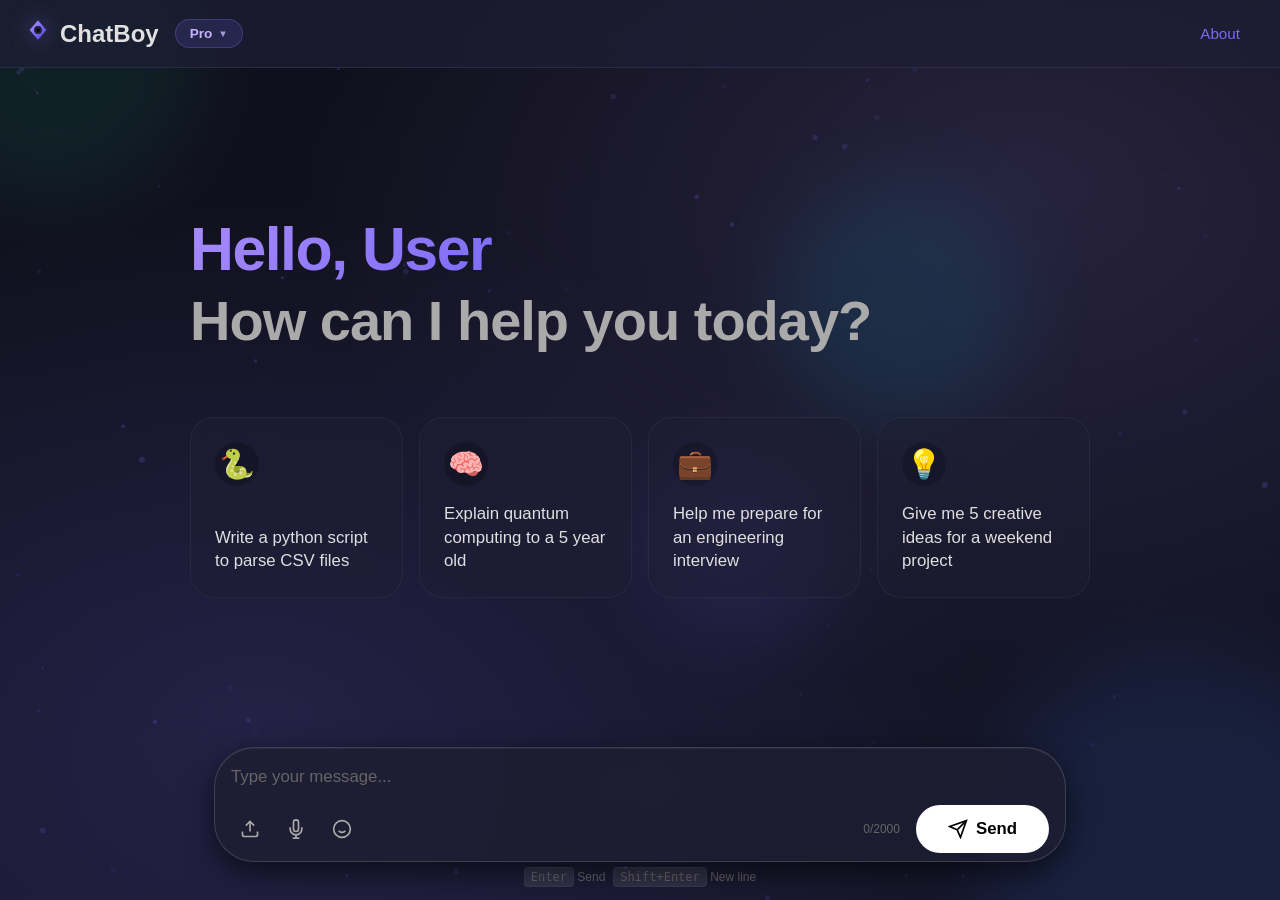
==== commit 6b6df954: "Updated UI and improved AI response handling" ====
--- a/templates/index.html
+++ b/templates/index.html
@@ -1,14 +1,20 @@
 <!DOCTYPE html>
 <html lang="en">
+
 <head>
     <meta charset="UTF-8">
     <meta name="viewport" content="width=device-width, initial-scale=1.0">
     <title>Chat Boy - AI Chatbot</title>
     <link rel="stylesheet" href="/static/style.css">
     <!-- Favicon - SVG Robot Icon -->
-    <link rel="icon" type="image/svg+xml" href="data:image/svg+xml,%3Csvg xmlns='http://www.w3.org/2000/svg' viewBox='0 0 100 100'%3E%3Cdefs%3E%3ClinearGradient id='grad' x1='0%25' y1='0%25' x2='100%25' y2='100%25'%3E%3Cstop offset='0%25' style='stop-color:%237c6af7'/%3E%3Cstop offset='100%25' style='stop-color:%23a78bfa'/%3E%3C/linearGradient%3E%3C/defs%3E%3Ccircle cx='50' cy='50' r='45' fill='url(%23grad)'/%3E%3Ccircle cx='35' cy='40' r='8' fill='white'/%3E%3Ccircle cx='65' cy='40' r='8' fill='white'/%3E%3Ccircle cx='35' cy='40' r='4' fill='%230f0f1a'/%3E%3Ccircle cx='65' cy='40' r='4' fill='%230f0f1a'/%3E%3Cpath d='M 30 60 Q 50 75 70 60' stroke='white' stroke-width='4' fill='none' stroke-linecap='round'/%3E%3Crect x='42' y='70' width='16' height='8' rx='2' fill='white'/%3E%3C/svg%3E">
+    <link rel="icon" type="image/svg+xml"
+        href="data:image/svg+xml,%3Csvg xmlns='http://www.w3.org/2000/svg' viewBox='0 0 100 100'%3E%3Cdefs%3E%3ClinearGradient id='grad' x1='0%25' y1='0%25' x2='100%25' y2='100%25'%3E%3Cstop offset='0%25' style='stop-color:%237c6af7'/%3E%3Cstop offset='100%25' style='stop-color:%23a78bfa'/%3E%3C/linearGradient%3E%3C/defs%3E%3Ccircle cx='50' cy='50' r='45' fill='url(%23grad)'/%3E%3Ccircle cx='35' cy='40' r='8' fill='white'/%3E%3Ccircle cx='65' cy='40' r='8' fill='white'/%3E%3Ccircle cx='35' cy='40' r='4' fill='%230f0f1a'/%3E%3Ccircle cx='65' cy='40' r='4' fill='%230f0f1a'/%3E%3Cpath d='M 30 60 Q 50 75 70 60' stroke='white' stroke-width='4' fill='none' stroke-linecap='round'/%3E%3Crect x='42' y='70' width='16' height='8' rx='2' fill='white'/%3E%3C/svg%3E">
 </head>
+
 <body>
+    <!-- Skip to main content for accessibility -->
+    <a href="#chat-container" class="skip-link">Skip to main content</a>
+
     <!-- Animated Background -->
     <div class="bg-animation">
         <div class="bg-gradient"></div>
@@ -25,23 +31,23 @@
     <header>
         <div class="header-logo">
             <span class="logo-icon">
-                <svg viewBox="0 0 100 100" width="32" height="32" class="robot-icon">
+                <svg viewBox="0 0 100 100" width="28" height="28" class="robot-icon">
                     <defs>
-                        <linearGradient id="logoGrad" x1="0%" y1="0%" x2="100%" y2="100%">
-                            <stop offset="0%" style="stop-color:#7c6af7"/>
-                            <stop offset="100%" style="stop-color:#a78bfa"/>
+                        <linearGradient id="logoGrad" x1="10%" y1="10%" x2="90%" y2="90%">
+                            <stop offset="0%" style="stop-color:#a78bfa" />
+                            <stop offset="50%" style="stop-color:#7c6af7" />
+                            <stop offset="100%" style="stop-color:#5a48d1" />
                         </linearGradient>
                     </defs>
-                    <circle cx="50" cy="50" r="45" fill="url(#logoGrad)"/>
-                    <circle cx="35" cy="40" r="8" fill="white"/>
-                    <circle cx="65" cy="40" r="8" fill="white"/>
-                    <circle cx="35" cy="40" r="4" fill="#0f0f1a"/>
-                    <circle cx="65" cy="40" r="4" fill="#0f0f1a"/>
-                    <path d="M 30 60 Q 50 75 70 60" stroke="white" stroke-width="4" fill="none" stroke-linecap="round"/>
-                    <rect x="42" y="70" width="16" height="8" rx="2" fill="white"/>
+                    <path d="M 50 15 L 80 50 L 50 85 L 20 50 Z" fill="url(#logoGrad)" />
+                    <circle cx="50" cy="50" r="14" fill="#1e1e35" />
+                    <circle cx="50" cy="50" r="6" fill="#white" />
                 </svg>
             </span>
-            <h1>Chat Boy</h1>
+            <h1>ChatBoy</h1>
+            <button class="pro-badge">
+                Pro <span class="dropdown-arrow">▼</span>
+            </button>
         </div>
         <nav class="header-nav">
             <a href="/about">About</a>
@@ -49,73 +55,118 @@
     </header>
 
     <!-- Chat Container -->
-    <div id="chat-container">
-        <!-- Welcome Message -->
-        <div class="welcome-message">
-            <div class="avatar">
-                <svg viewBox="0 0 100 100" width="80" height="80" class="welcome-robot">
-                    <defs>
-                        <linearGradient id="welcomeGrad" x1="0%" y1="0%" x2="100%" y2="100%">
-                            <stop offset="0%" style="stop-color:#7c6af7"/>
-                            <stop offset="100%" style="stop-color:#a78bfa"/>
-                        </linearGradient>
-                    </defs>
-                    <circle cx="50" cy="50" r="45" fill="url(#welcomeGrad)"/>
-                    <circle cx="35" cy="40" r="8" fill="white"/>
-                    <circle cx="65" cy="40" r="8" fill="white"/>
-                    <circle cx="35" cy="40" r="4" fill="#0f0f1a"/>
-                    <circle cx="65" cy="40" r="4" fill="#0f0f1a"/>
-                    <path d="M 30 60 Q 50 75 70 60" stroke="white" stroke-width="4" fill="none" stroke-linecap="round"/>
-                    <rect x="42" y="70" width="16" height="8" rx="2" fill="white"/>
-                </svg>
-            </div>
-            <h2>Welcome to Chat Boy!</h2>
-            <p>Your intelligent AI assistant. Ask me anything and I'll do my best to help you!</p>
-        </div>
-    </div>
-
-    <!-- Input Area -->
-    <div id="input-area">
-        <div class="input-wrapper">
-            <div class="input-container">
-                <textarea id="user-input" rows="1" placeholder="Type your message... (Enter to send)"></textarea>
-            </div>
-            <div class="input-footer">
-                <span class="char-counter">0/2000</span>
-                <div class="input-hints">
-                    <span><kbd>Enter</kbd> Send</span>
-                    <span><kbd>Ctrl+Enter</kbd> New line</span>
+    <main id="chat-container" role="main" aria-label="Chat conversation">
+        <!-- Gemini-Style Greeting Area -->
+        <div class="gemini-greeting-area" id="welcome-area">
+            <h2 class="gradient-hello">Hello, User</h2>
+            <h3 class="gradient-sub">How can I help you today?</h3>
+
+            <!-- Suggestion Cards -->
+            <div class="suggestion-grid">
+                <button class="suggestion-card"
+                    onclick="ChatBoy.useSuggestion('Write a python script to parse CSV files')">
+                    <span class="suggestion-icon">🐍</span>
+                    <p>Write a python script to parse CSV files</p>
+                </button>
+                <button class="suggestion-card"
+                    onclick="ChatBoy.useSuggestion('Explain quantum computing to a 5 year old')">
+                    <span class="suggestion-icon">🧠</span>
+                    <p>Explain quantum computing to a 5 year old</p>
+                </button>
+                <button class="suggestion-card"
+                    onclick="ChatBoy.useSuggestion('Help me prepare for a software engineering interview')">
+                    <span class="suggestion-icon">💼</span>
+                    <p>Help me prepare for an engineering interview</p>
+                </button>
+                <button class="suggestion-card"
+                    onclick="ChatBoy.useSuggestion('Give me 5 creative ideas for a weekend project')">
+                    <span class="suggestion-icon">💡</span>
+                    <p>Give me 5 creative ideas for a weekend project</p>
+                </button>
+            </div>
+        </div>
+    </main>
+
+    <!-- Input Area Setup (ChatGPT Style) -->
+    <footer id="input-area" role="contentinfo" aria-label="Message input area">
+        <div class="chat-input-container">
+
+            <!-- In-place File Info Display -->
+            <div id="file-info" class="file-info-inline" style="display: none;">
+                <div class="file-info-content">
+                    <span class="file-icon">📎</span>
+                    <span class="file-name"></span>
+                    <button class="file-remove" aria-label="Remove file">×</button>
                 </div>
             </div>
-        </div>
-        
-        <div class="action-buttons">
-            <button class="action-btn" id="emoji-btn" title="Emoji (Coming soon)">
-                <svg width="20" height="20" viewBox="0 0 24 24" fill="none" stroke="currentColor" stroke-width="2">
-                    <circle cx="12" cy="12" r="10"/>
-                    <path d="M8 14s1.5 2 4 2 4-2 4-2"/>
-                    <line x1="9" y1="9" x2="9.01" y2="9"/>
-                    <line x1="15" y1="9" x2="15.01" y2="9"/>
-                </svg>
-            </button>
-            <button class="action-btn" id="voice-btn" title="Voice input (Coming soon)">
-                <svg width="20" height="20" viewBox="0 0 24 24" fill="none" stroke="currentColor" stroke-width="2">
-                    <path d="M12 1a3 3 0 0 0-3 3v8a3 3 0 0 0 6 0V4a3 3 0 0 0-3-3z"/>
-                    <path d="M19 10v2a7 7 0 0 1-14 0v-2"/>
-                    <line x1="12" y1="19" x2="12" y2="23"/>
-                    <line x1="8" y1="23" x2="16" y2="23"/>
-                </svg>
-            </button>
-        </div>
-        
-        <button id="send-btn" onclick="sendMessage()">
-            <svg width="20" height="20" viewBox="0 0 24 24" fill="none" stroke="currentColor" stroke-width="2" class="send-icon">
-                <line x1="22" y1="2" x2="11" y2="13"/>
-                <polygon points="22 2 15 22 11 13 2 9 22 2"/>
-            </svg>
-            <span>Send</span>
-        </button>
-    </div>
+
+            <!-- Text Area -->
+            <div class="input-wrapper">
+                <textarea id="user-input" rows="1" placeholder="Type your message..." aria-label="Type your message"
+                    aria-describedby="input-hints" maxlength="2000"></textarea>
+            </div>
+
+            <!-- Actions Footer -->
+            <div class="input-actions">
+                <div class="action-buttons-left">
+                    <button class="action-btn" id="file-btn" title="Upload file" aria-label="Upload file">
+                        <svg width="20" height="20" viewBox="0 0 24 24" fill="none" stroke="currentColor"
+                            stroke-width="2">
+                            <path d="M21 15v4a2 2 0 0 1-2 2H5a2 2 0 0 1-2-2v-4" />
+                            <polyline points="17 8 12 3 7 8" />
+                            <line x1="12" y1="3" x2="12" y2="15" />
+                        </svg>
+                        <input type="file" id="file-input"
+                            accept=".txt,.md,.py,.js,.html,.css,.json,.csv,.pdf,.png,.jpg,.jpeg,.gif,.webm,.wav,.mp3,.ogg"
+                            style="display: none;">
+                    </button>
+                    <button class="action-btn" id="voice-btn" title="Voice input" aria-label="Start voice input">
+                        <svg width="20" height="20" viewBox="0 0 24 24" fill="none" stroke="currentColor"
+                            stroke-width="2">
+                            <path d="M12 1a3 3 0 0 0-3 3v8a3 3 0 0 0 6 0V4a3 3 0 0 0-3-3z" />
+                            <path d="M19 10v2a7 7 0 0 1-14 0v-2" />
+                            <line x1="12" y1="19" x2="12" y2="23" />
+                            <line x1="8" y1="23" x2="16" y2="23" />
+                        </svg>
+                    </button>
+                    <button class="action-btn" id="emoji-btn" title="Add emoji" aria-label="Emoji picker">
+                        <svg width="20" height="20" viewBox="0 0 24 24" fill="none" stroke="currentColor"
+                            stroke-width="2">
+                            <circle cx="12" cy="12" r="10" />
+                            <path d="M8 14s1.5 2 4 2 4-2 4-2" />
+                            <line x1="9" y1="9" x2="9.01" y2="9" />
+                            <line x1="15" y1="9" x2="15.01" y2="9" />
+                        </svg>
+                    </button>
+                </div>
+
+                <div class="action-buttons-right">
+                    <span class="char-counter">0/2000</span>
+                    <button id="send-btn" onclick="sendMessage()" aria-label="Send message">
+                        <svg width="20" height="20" viewBox="0 0 24 24" fill="none" stroke="currentColor"
+                            stroke-width="2" class="send-icon">
+                            <line x1="22" y1="2" x2="11" y2="13" />
+                            <polygon points="22 2 15 22 11 13 2 9 22 2" />
+                        </svg>
+                        <span class="btn-text">Send</span>
+                    </button>
+                    <!-- Stop Generation Button -->
+                    <button id="stop-btn" onclick="ChatBoy.stopGeneration()" aria-label="Stop generation"
+                        style="display: none;">
+                        <svg width="20" height="20" viewBox="0 0 24 24" fill="currentColor">
+                            <rect x="6" y="6" width="12" height="12" rx="2"></rect>
+                        </svg>
+                        <span class="btn-text">Stop</span>
+                    </button>
+                </div>
+            </div>
+        </div>
+
+        <div class="input-hints" id="input-hints">
+            <span><kbd>Enter</kbd> Send</span>
+            <span><kbd>Shift+Enter</kbd> New line</span>
+        </div>
+    </footer>
 
     <!-- Idle Status Indicator -->
     <div class="idle-indicator" id="idle-indicator">
@@ -123,10 +174,22 @@
         <span>AI is ready</span>
     </div>
 
+    <!-- Voice Indicator -->
+    <div id="voice-indicator" class="voice-indicator" style="display: none;">
+        <div class="voice-animation">
+            <div class="voice-bar"></div>
+            <div class="voice-bar"></div>
+            <div class="voice-bar"></div>
+            <div class="voice-bar"></div>
+            <div class="voice-bar"></div>
+        </div>
+        <span class="voice-text">Listening...</span>
+    </div>
+
     <!-- Scroll to Bottom Button -->
     <button class="scroll-indicator" id="scroll-bottom" title="Scroll to bottom">
         <svg width="20" height="20" viewBox="0 0 24 24" fill="none" stroke="currentColor" stroke-width="2">
-            <polyline points="6 9 12 15 18 9"/>
+            <polyline points="6 9 12 15 18 9" />
         </svg>
     </button>
 
@@ -135,4 +198,5 @@
 
     <script src="/static/animations.js"></script>
 </body>
-</html>
+
+</html>
--- a/static/style.css
+++ b/static/style.css
@@ -4,57 +4,47 @@
 
 /* CSS Variables */
 :root {
-    /* Primary Colors */
     --primary-color: #7c6af7;
     --primary-hover: #6355d8;
     --primary-glow: rgba(124, 106, 247, 0.4);
-    
-    /* Background Colors */
+
     --bg-dark: #0f0f1a;
     --bg-header: #1a1a2e;
     --bg-card: #1e1e35;
     --bg-input: #0f0f1a;
-    
-    /* Border Colors */
+
     --border-color: #2a2a4a;
     --border-focus: #7c6af7;
-    
-    /* Text Colors */
+
     --text-primary: #e0e0e0;
     --text-secondary: #aaa;
     --text-muted: #666;
-    
-    /* Gradients */
+
     --gradient-primary: linear-gradient(135deg, #7c6af7 0%, #a78bfa 100%);
     --gradient-bg: linear-gradient(180deg, #0f0f1a 0%, #16162a 100%);
     --glass-bg: rgba(30, 30, 53, 0.7);
-    
-    /* Shadows */
+
     --shadow-sm: 0 2px 8px rgba(0, 0, 0, 0.3);
     --shadow-md: 0 4px 16px rgba(0, 0, 0, 0.4);
     --shadow-lg: 0 8px 32px rgba(0, 0, 0, 0.5);
     --shadow-glow: 0 0 20px var(--primary-glow);
-    
-    /* Spacing */
+
     --spacing-xs: 4px;
     --spacing-sm: 8px;
     --spacing-md: 16px;
     --spacing-lg: 24px;
     --spacing-xl: 32px;
-    
-    /* Border Radius */
+
     --radius-sm: 8px;
     --radius-md: 12px;
     --radius-lg: 16px;
     --radius-xl: 24px;
     --radius-full: 50%;
-    
-    /* Transitions */
+
     --transition-fast: 0.15s ease;
     --transition-normal: 0.25s ease;
     --transition-slow: 0.4s ease;
-    
-    /* Z-index layers */
+
     --z-base: 1;
     --z-bg: -1;
     --z-header: 100;
@@ -63,8 +53,9 @@
     --z-idle: 50;
 }
 
-/* Reset & Base */
-*, *::before, *::after {
+*,
+*::before,
+*::after {
     margin: 0;
     padding: 0;
     box-sizing: border-box;
@@ -84,18 +75,17 @@
     overflow-x: hidden;
 }
 
-/* ============================================
-   Animated Background Effects
-   ============================================ */
+/* Background */
 .bg-animation {
     position: fixed;
     top: 0;
     left: 0;
     width: 100%;
     height: 100%;
-    z-index: var(--z-bg);
+    z-index: -1;
     overflow: hidden;
     pointer-events: none;
+    transition: opacity 1s ease-out;
 }
 
 .bg-gradient {
@@ -104,34 +94,25 @@
     left: 0;
     width: 100%;
     height: 100%;
-    background: 
+    background:
         radial-gradient(ellipse at 20% 80%, rgba(124, 106, 247, 0.15) 0%, transparent 50%),
         radial-gradient(ellipse at 80% 20%, rgba(167, 139, 250, 0.15) 0%, transparent 50%),
-        radial-gradient(ellipse at 50% 50%, rgba(124, 106, 247, 0.05) 0%, transparent 70%),
         var(--gradient-bg);
     animation: gradientShift 15s ease-in-out infinite;
 }
 
 @keyframes gradientShift {
-    0%, 100% {
-        background-position: 0% 50%, 100% 50%, 50% 50%, 0% 0%;
+
+    0%,
+    100% {
         opacity: 1;
     }
-    25% {
-        background-position: 100% 50%, 0% 50%, 50% 50%, 0% 0%;
+
+    50% {
         opacity: 0.8;
     }
-    50% {
-        background-position: 100% 100%, 0% 0%, 50% 50%, 0% 100%;
-        opacity: 1;
-    }
-    75% {
-        background-position: 0% 100%, 100% 0%, 50% 50%, 100% 100%;
-        opacity: 0.9;
-    }
-}
-
-/* Floating Shapes */
+}
+
 .floating-shapes {
     position: absolute;
     top: 0;
@@ -151,16 +132,17 @@
 .shape-1 {
     width: 300px;
     height: 300px;
-    background: var(--primary-color);
+    background: #10b981;
+    /* Emerald/Green */
     top: -100px;
     left: -100px;
-    animation-delay: 0s;
 }
 
 .shape-2 {
     width: 400px;
     height: 400px;
-    background: #a78bfa;
+    background: #3b82f6;
+    /* Blue */
     bottom: -150px;
     right: -100px;
     animation-delay: -5s;
@@ -169,7 +151,8 @@
 .shape-3 {
     width: 200px;
     height: 200px;
-    background: #6366f1;
+    background: #7c6af7;
+    /* Purple */
     top: 50%;
     left: 50%;
     animation-delay: -10s;
@@ -178,28 +161,33 @@
 .shape-4 {
     width: 250px;
     height: 250px;
-    background: #8b5cf6;
+    background: #06b6d4;
+    /* Cyan */
     top: 20%;
     right: 20%;
     animation-delay: -15s;
 }
 
 @keyframes float {
-    0%, 100% {
+
+    0%,
+    100% {
         transform: translate(0, 0) scale(1);
     }
+
     25% {
         transform: translate(30px, -30px) scale(1.1);
     }
+
     50% {
         transform: translate(-20px, 20px) scale(0.9);
     }
+
     75% {
         transform: translate(20px, 30px) scale(1.05);
     }
 }
 
-/* Particles */
 .particles {
     position: absolute;
     top: 0;
@@ -208,36 +196,7 @@
     height: 100%;
 }
 
-.particle {
-    position: absolute;
-    width: 4px;
-    height: 4px;
-    background: var(--primary-color);
-    border-radius: 50%;
-    opacity: 0.3;
-    animation: particleFloat 15s linear infinite;
-}
-
-@keyframes particleFloat {
-    0% {
-        transform: translateY(100vh) rotate(0deg);
-        opacity: 0;
-    }
-    10% {
-        opacity: 0.3;
-    }
-    90% {
-        opacity: 0.3;
-    }
-    100% {
-        transform: translateY(-100vh) rotate(720deg);
-        opacity: 0;
-    }
-}
-
-/* ============================================
-   Header Styles
-   ============================================ */
+/* Header */
 header {
     background: var(--glass-bg);
     backdrop-filter: blur(10px);
@@ -258,6 +217,7 @@
         opacity: 0;
         transform: translateY(-20px);
     }
+
     to {
         opacity: 1;
         transform: translateY(0);
@@ -272,12 +232,11 @@
 
 .header-logo h1 {
     font-size: 1.5rem;
-    background: var(--gradient-primary);
+    background: var(--text-primary);
     -webkit-background-clip: text;
     -webkit-text-fill-color: transparent;
     background-clip: text;
     font-weight: 700;
-    letter-spacing: -0.5px;
 }
 
 .logo-icon {
@@ -285,9 +244,44 @@
     animation: bounce 2s ease-in-out infinite;
 }
 
+/* Pro Badge Header */
+.pro-badge {
+    background: rgba(124, 106, 247, 0.15);
+    border: 1px solid rgba(124, 106, 247, 0.3);
+    color: #c4b5fd;
+    padding: 6px 14px;
+    border-radius: var(--radius-lg);
+    font-size: 0.85rem;
+    font-weight: 600;
+    margin-left: var(--spacing-sm);
+    cursor: pointer;
+    display: flex;
+    align-items: center;
+    gap: 6px;
+    transition: all var(--transition-normal);
+}
+
+.pro-badge:hover {
+    background: rgba(124, 106, 247, 0.25);
+    transform: translateY(-2px);
+    box-shadow: 0 4px 12px rgba(124, 106, 247, 0.2);
+}
+
+.dropdown-arrow {
+    font-size: 0.6rem;
+    opacity: 0.8;
+}
+
 @keyframes bounce {
-    0%, 100% { transform: translateY(0); }
-    50% { transform: translateY(-5px); }
+
+    0%,
+    100% {
+        transform: translateY(0);
+    }
+
+    50% {
+        transform: translateY(-5px);
+    }
 }
 
 .header-nav {
@@ -304,40 +298,20 @@
     padding: var(--spacing-sm) var(--spacing-md);
     border-radius: var(--radius-md);
     transition: all var(--transition-normal);
-    position: relative;
-    overflow: hidden;
-}
-
-.header-nav a::before {
-    content: '';
-    position: absolute;
-    top: 0;
-    left: 0;
-    width: 100%;
-    height: 100%;
-    background: var(--primary-color);
-    opacity: 0;
-    transition: opacity var(--transition-normal);
-    z-index: -1;
 }
 
 .header-nav a:hover {
     color: white;
     text-decoration: none;
     transform: translateY(-2px);
-}
-
-.header-nav a:hover::before {
-    opacity: 0.15;
-}
-
-/* ============================================
-   Chat Container
-   ============================================ */
+    background: rgba(124, 106, 247, 0.15);
+}
+
+/* Chat Container */
 #chat-container {
     flex: 1;
     overflow-y: auto;
-    padding: var(--spacing-lg);
+    padding: var(--spacing-lg) var(--spacing-xl);
     display: flex;
     flex-direction: column;
     gap: var(--spacing-md);
@@ -347,6 +321,101 @@
     scrollbar-color: var(--border-color) transparent;
 }
 
+/* Gemini Setup Greeting Splash */
+.gemini-greeting-area {
+    display: flex;
+    flex-direction: column;
+    margin-top: 10vh;
+    padding: var(--spacing-xl) 0;
+    max-width: 900px;
+    margin-left: auto;
+    margin-right: auto;
+    width: 100%;
+    animation: fadeInUp 0.8s cubic-bezier(0.175, 0.885, 0.32, 1.275);
+}
+
+.gradient-hello {
+    font-size: 3.8rem;
+    font-weight: 700;
+    margin-bottom: var(--spacing-xs);
+    background: linear-gradient(135deg, #a78bfa 0%, #7c6af7 40%, #5a48d1 100%);
+    -webkit-background-clip: text;
+    -webkit-text-fill-color: transparent;
+    background-clip: text;
+    letter-spacing: -1.5px;
+}
+
+.gradient-sub {
+    font-size: 3.5rem;
+    font-weight: 600;
+    color: var(--text-secondary);
+    margin-bottom: var(--spacing-xl);
+    letter-spacing: -1px;
+}
+
+/* Suggestion Cards Grid */
+.suggestion-grid {
+    display: grid;
+    grid-template-columns: repeat(auto-fit, minmax(200px, 1fr));
+    gap: var(--spacing-md);
+    margin-top: var(--spacing-xl);
+}
+
+.suggestion-card {
+    background: rgba(30, 30, 53, 0.5);
+    backdrop-filter: blur(12px);
+    -webkit-backdrop-filter: blur(12px);
+    border: 1px solid rgba(255, 255, 255, 0.05);
+    border-radius: var(--radius-xl);
+    padding: var(--spacing-lg);
+    text-align: left;
+    color: var(--text-primary);
+    cursor: pointer;
+    display: flex;
+    flex-direction: column;
+    justify-content: space-between;
+    min-height: 140px;
+    transition: all var(--transition-normal);
+}
+
+.suggestion-card:hover {
+    background: rgba(40, 40, 70, 0.6);
+    transform: translateY(-4px);
+    box-shadow: 0 10px 25px rgba(0, 0, 0, 0.3);
+    border-color: rgba(124, 106, 247, 0.3);
+}
+
+.suggestion-icon {
+    font-size: 1.8rem;
+    margin-bottom: auto;
+    background: rgba(0, 0, 0, 0.2);
+    width: 44px;
+    height: 44px;
+    display: flex;
+    align-items: center;
+    justify-content: center;
+    border-radius: var(--radius-full);
+}
+
+.suggestion-card p {
+    font-size: 1.05rem;
+    line-height: 1.4;
+    color: var(--text-primary);
+    margin-top: var(--spacing-md);
+}
+
+@keyframes fadeInUp {
+    from {
+        opacity: 0;
+        transform: translateY(30px);
+    }
+
+    to {
+        opacity: 1;
+        transform: translateY(0);
+    }
+}
+
 #chat-container::-webkit-scrollbar {
     width: 6px;
 }
@@ -382,8 +451,15 @@
 }
 
 @keyframes pulse {
-    0%, 100% { transform: scale(1); }
-    50% { transform: scale(1.05); }
+
+    0%,
+    100% {
+        transform: scale(1);
+    }
+
+    50% {
+        transform: scale(1.05);
+    }
 }
 
 .welcome-message h2 {
@@ -397,9 +473,7 @@
     max-width: 400px;
 }
 
-/* ============================================
-   Message Styles
-   ============================================ */
+/* Messages */
 .message {
     max-width: 75%;
     padding: var(--spacing-md) var(--spacing-lg);
@@ -417,6 +491,7 @@
         opacity: 0;
         transform: translateY(20px) scale(0.95);
     }
+
     to {
         opacity: 1;
         transform: translateY(0) scale(1);
@@ -461,9 +536,10 @@
     color: var(--text-muted);
     cursor: pointer;
     opacity: 0;
-    transition: opacity var(--transition-fast), color var(--transition-fast);
+    transition: opacity var(--transition-fast);
     font-size: 0.85rem;
     padding: 4px;
+    border-radius: var(--radius-sm);
 }
 
 .message:hover .copy-btn {
@@ -474,74 +550,95 @@
     color: var(--primary-color);
 }
 
-/* Message Actions */
-.message-actions {
-    display: flex;
-    gap: var(--spacing-sm);
-    margin-top: var(--spacing-sm);
-    padding-top: var(--spacing-sm);
-    border-top: 1px solid rgba(255, 255, 255, 0.1);
-}
-
-/* ============================================
-   Typing Indicator
-   ============================================ */
+/* Typing Indicator */
 .typing {
     display: flex;
     align-items: center;
     gap: var(--spacing-sm);
     padding: var(--spacing-md) var(--spacing-lg);
-    background: var(--bg-card);
-    border-radius: var(--radius-lg);
-    border: 1px solid var(--border-color);
+    background: transparent;
     align-self: flex-start;
-    animation: messageIn 0.3s ease-out;
-}
-
-.typing-dots {
-    display: flex;
-    gap: 4px;
-}
-
-.typing-dot {
-    width: 8px;
-    height: 8px;
-    background: var(--primary-color);
-    border-radius: var(--radius-full);
-    animation: typingBounce 1.4s ease-in-out infinite;
-}
-
-.typing-dot:nth-child(1) { animation-delay: 0s; }
-.typing-dot:nth-child(2) { animation-delay: 0.2s; }
-.typing-dot:nth-child(3) { animation-delay: 0.4s; }
-
-@keyframes typingBounce {
-    0%, 60%, 100% { transform: translateY(0); }
-    30% { transform: translateY(-8px); }
+}
+
+.gemini-star-container {
+    position: relative;
+    width: 24px;
+    height: 24px;
+    display: flex;
+    align-items: center;
+    justify-content: center;
+}
+
+.gemini-star {
+    width: 100%;
+    height: 100%;
+    background: linear-gradient(135deg, #a78bfa 0%, #7c6af7 50%, #5a48d1 100%);
+    clip-path: polygon(50% 0%, 61% 35%, 98% 35%, 68% 57%, 79% 91%, 50% 70%, 21% 91%, 32% 57%, 2% 35%, 39% 35%);
+    animation: starSpin 2s cubic-bezier(0.4, 0, 0.2, 1) infinite, starGlow 2s ease-in-out infinite;
+}
+
+@keyframes starSpin {
+    0% {
+        transform: rotate(0deg) scale(0.8);
+    }
+
+    50% {
+        transform: rotate(180deg) scale(1.1);
+    }
+
+    100% {
+        transform: rotate(360deg) scale(0.8);
+    }
+}
+
+@keyframes starGlow {
+
+    0%,
+    100% {
+        filter: drop-shadow(0 0 4px rgba(124, 106, 247, 0.4));
+    }
+
+    50% {
+        filter: drop-shadow(0 0 12px rgba(167, 139, 250, 0.8));
+    }
 }
 
 .typing-text {
-    color: var(--text-muted);
-    font-size: 0.85rem;
-    font-style: italic;
-}
-
-/* ============================================
-   Input Area
-   ============================================ */
+    background: linear-gradient(135deg, #a78bfa 0%, #7c6af7 100%);
+    -webkit-background-clip: text;
+    -webkit-text-fill-color: transparent;
+    background-clip: text;
+    font-size: 0.95rem;
+    font-weight: 600;
+    animation: textPulse 2s ease-in-out infinite;
+}
+
+@keyframes textPulse {
+
+    0%,
+    100% {
+        opacity: 0.6;
+    }
+
+    50% {
+        opacity: 1;
+    }
+}
+
+/* Input Area Background Container */
 #input-area {
     display: flex;
-    align-items: flex-end;
+    flex-direction: column;
+    align-items: center;
     padding: var(--spacing-md) var(--spacing-lg);
-    gap: var(--spacing-md);
-    background: var(--glass-bg);
-    backdrop-filter: blur(10px);
-    -webkit-backdrop-filter: blur(10px);
-    border-top: 1px solid var(--border-color);
+    background: transparent;
     position: sticky;
     bottom: 0;
     z-index: var(--z-input);
     animation: slideUp 0.5s ease-out;
+    width: 100%;
+    max-width: 900px;
+    margin: 0 auto;
 }
 
 @keyframes slideUp {
@@ -549,59 +646,132 @@
         opacity: 0;
         transform: translateY(20px);
     }
+
     to {
         opacity: 1;
         transform: translateY(0);
     }
 }
 
+/* New Unified Glass Container */
+.chat-input-container {
+    width: 100%;
+    display: flex;
+    flex-direction: column;
+    background: rgba(30, 30, 50, 0.85);
+    /* Darker solid container */
+    backdrop-filter: blur(20px);
+    -webkit-backdrop-filter: blur(20px);
+    border: 1px solid rgba(255, 255, 255, 0.15);
+    border-radius: 40px;
+    /* Fully rounded pill layout */
+    padding: var(--spacing-sm) var(--spacing-md);
+    box-shadow: 0 10px 30px rgba(0, 0, 0, 0.6), inset 0 1px 0 rgba(255, 255, 255, 0.05);
+    transition: box-shadow var(--transition-normal), border-color var(--transition-normal);
+}
+
+.chat-input-container:focus-within {
+    border-color: rgba(124, 106, 247, 0.8);
+    box-shadow: 0 10px 35px rgba(0, 0, 0, 0.7), 0 0 0 4px var(--primary-glow);
+}
+
+/* File Info Inline Preview */
+.file-info-inline {
+    margin-bottom: var(--spacing-sm);
+    padding: var(--spacing-sm);
+    background: rgba(10, 10, 20, 0.4);
+    border-radius: var(--radius-md);
+    border: 1px solid rgba(255, 255, 255, 0.05);
+    width: max-content;
+    max-width: 100%;
+    animation: slideDown 0.3s ease-out;
+}
+
+.file-info-content {
+    display: flex;
+    align-items: center;
+    gap: var(--spacing-sm);
+    font-size: 0.9rem;
+    color: var(--text-primary);
+}
+
+.file-icon {
+    font-size: 1.2rem;
+}
+
+.file-name {
+    max-width: 250px;
+    white-space: nowrap;
+    overflow: hidden;
+    text-overflow: ellipsis;
+}
+
+.file-remove {
+    background: transparent;
+    border: none;
+    color: var(--text-muted);
+    cursor: pointer;
+    font-size: 1.2rem;
+    width: 24px;
+    height: 24px;
+    display: flex;
+    align-items: center;
+    justify-content: center;
+    border-radius: 50%;
+    transition: all var(--transition-fast);
+}
+
+.file-remove:hover {
+    background: rgba(239, 68, 68, 0.2);
+    color: #ef4444;
+}
+
+/* Text Area Wrapper */
 .input-wrapper {
-    flex: 1;
-    display: flex;
-    flex-direction: column;
-    gap: var(--spacing-xs);
-    background: var(--bg-input);
-    border: 1px solid var(--border-color);
-    border-radius: var(--radius-lg);
-    padding: var(--spacing-sm);
-    transition: border-color var(--transition-normal), box-shadow var(--transition-normal);
-}
-
-.input-wrapper:focus-within {
-    border-color: var(--primary-color);
-    box-shadow: 0 0 0 3px var(--primary-glow);
+    width: 100%;
+    display: flex;
 }
 
 #user-input {
     width: 100%;
-    padding: var(--spacing-sm) var(--spacing-md);
+    padding: var(--spacing-sm) 0;
     border: none;
     background: transparent;
     color: var(--text-primary);
-    font-size: 0.95rem;
+    font-size: 1.05rem;
     font-family: inherit;
     outline: none;
     resize: none;
-    min-height: 24px;
-    max-height: 120px;
+    overflow-y: hidden;
+    min-height: 28px;
+    max-height: 200px;
     line-height: 1.5;
 }
 
 #user-input::placeholder {
     color: var(--text-muted);
-}
-
-.input-footer {
+    font-weight: 400;
+}
+
+/* Actions Wrapper */
+.input-actions {
     display: flex;
     justify-content: space-between;
     align-items: center;
-    padding: 0 var(--spacing-sm);
+    margin-top: var(--spacing-sm);
+}
+
+.action-buttons-left,
+.action-buttons-right {
+    display: flex;
+    align-items: center;
+    gap: var(--spacing-sm);
 }
 
 .char-counter {
     font-size: 0.75rem;
     color: var(--text-muted);
-    transition: color var(--transition-fast);
+    margin-right: var(--spacing-sm);
 }
 
 .char-counter.warning {
@@ -615,387 +785,434 @@
 .input-hints {
     display: flex;
     gap: var(--spacing-sm);
-    font-size: 0.7rem;
+    font-size: 0.75rem;
     color: var(--text-muted);
+    margin-top: var(--spacing-sm);
 }
 
 .input-hints kbd {
-    background: var(--bg-card);
+    background: rgba(255, 255, 255, 0.1);
     padding: 2px 6px;
     border-radius: 4px;
-    border: 1px solid var(--border-color);
+    border: 1px solid rgba(255, 255, 255, 0.05);
 }
 
 /* Action Buttons */
-.action-buttons {
-    display: flex;
-    gap: var(--spacing-sm);
-}
-
 .action-btn {
-    width: 44px;
-    height: 44px;
+    width: 38px;
+    height: 38px;
     border: none;
     border-radius: var(--radius-md);
-    background: var(--bg-card);
+    background: transparent;
     color: var(--text-secondary);
     cursor: pointer;
     display: flex;
     align-items: center;
     justify-content: center;
-    font-size: 1.2rem;
     transition: all var(--transition-normal);
+}
+
+.action-btn:hover {
+    background: rgba(255, 255, 255, 0.1);
+    color: var(--text-primary);
+}
+
+#send-btn,
+#stop-btn {
+    height: 48px;
+    padding: 0 var(--spacing-xl);
+    color: black;
+    border: none;
+    border-radius: 24px;
+    cursor: pointer;
+    font-size: 1.05rem;
+    font-weight: 600;
+    transition: all var(--transition-normal);
+    display: flex;
+    align-items: center;
+    gap: var(--spacing-sm);
+}
+
+#send-btn {
+    background: white;
+}
+
+#stop-btn {
+    background: #ef4444;
+    color: white !important;
+}
+
+#send-btn svg {
+    color: black;
+}
+
+#stop-btn svg {
+    color: white;
+}
+
+#send-btn:hover,
+#stop-btn:hover {
+    transform: translateY(-2px) scale(1.02);
+    box-shadow: 0 4px 15px rgba(255, 255, 255, 0.3);
+}
+
+#stop-btn:hover {
+    box-shadow: 0 4px 15px rgba(239, 68, 68, 0.4);
+}
+
+#send-btn:active,
+#stop-btn:active {
+    transform: translateY(0);
+}
+
+#send-btn:disabled {
+    background: rgba(255, 255, 255, 0.15);
+    color: rgba(255, 255, 255, 0.3);
+    cursor: not-allowed;
+    transform: none;
+    box-shadow: none;
+}
+
+#send-btn:disabled svg {
+    color: rgba(255, 255, 255, 0.3);
+}
+
+@media (max-width: 600px) {
+
+    #send-btn .btn-text,
+    #stop-btn .btn-text {
+        display: none;
+    }
+
+    #send-btn,
+    #stop-btn {
+        padding: 0;
+        width: 48px;
+        justify-content: center;
+    }
+}
+
+/* Scroll Indicator */
+.scroll-indicator {
+    position: fixed;
+    bottom: 160px;
+    right: 30px;
+    width: 40px;
+    height: 40px;
+    background: var(--glass-bg);
     border: 1px solid var(--border-color);
-}
-
-.action-btn:hover {
+    border-radius: var(--radius-full);
+    color: var(--text-primary);
+    cursor: pointer;
+    display: flex;
+    align-items: center;
+    justify-content: center;
+    opacity: 0;
+    transition: opacity var(--transition-normal), transform var(--transition-normal), background var(--transition-normal);
+    box-shadow: var(--shadow-md);
+    z-index: 50;
+    backdrop-filter: blur(8px);
+    -webkit-backdrop-filter: blur(8px);
+}
+
+.scroll-indicator.visible {
+    opacity: 1;
+}
+
+.scroll-indicator:hover {
+    transform: scale(1.1);
+    background: var(--bg-card);
+}
+
+.voice-animation {
+    display: flex;
+    align-items: center;
+    gap: 3px;
+    margin-bottom: var(--spacing-xs);
+}
+
+.voice-bar {
+    width: 4px;
+    height: 20px;
+    background: var(--primary-color);
+    border-radius: 2px;
+    animation: voiceWave 0.8s ease-in-out infinite;
+}
+
+.voice-bar:nth-child(1) {
+    animation-delay: 0s;
+}
+
+.voice-bar:nth-child(2) {
+    animation-delay: 0.1s;
+}
+
+.voice-bar:nth-child(3) {
+    animation-delay: 0.2s;
+}
+
+.voice-bar:nth-child(4) {
+    animation-delay: 0.3s;
+}
+
+.voice-bar:nth-child(5) {
+    animation-delay: 0.4s;
+}
+
+@keyframes voiceWave {
+
+    0%,
+    100% {
+        transform: scaleY(0.5);
+    }
+
+    50% {
+        transform: scaleY(1);
+    }
+}
+
+@keyframes voicePulse {
+
+    0%,
+    100% {
+        box-shadow: 0 0 10px var(--primary-glow);
+    }
+
+    50% {
+        box-shadow: 0 0 20px var(--primary-glow), 0 0 30px rgba(124, 106, 247, 0.3);
+    }
+}
+
+.voice-text {
+    font-size: 0.85rem;
+    color: var(--primary-color);
+    font-weight: 500;
+    text-align: center;
+    display: block;
+}
+
+/* Button states */
+#voice-btn.recording {
     background: var(--primary-color);
     color: white;
     border-color: var(--primary-color);
-    transform: translateY(-2px);
-    box-shadow: var(--shadow-glow);
-}
-
-.action-btn:active {
-    transform: translateY(0);
-}
-
-#send-btn {
-    padding: var(--spacing-md) var(--spacing-lg);
-    background: var(--gradient-primary);
-    color: white;
-    border: none;
-    border-radius: var(--radius-md);
-    cursor: pointer;
-    font-size: 0.95rem;
-    font-weight: 600;
-    transition: all var(--transition-normal);
-    display: flex;
-    align-items: center;
-    gap: var(--spacing-sm);
-    position: relative;
-    overflow: hidden;
-}
-
-#send-btn::before {
-    content: '';
-    position: absolute;
-    top: 0;
-    left: -100%;
-    width: 100%;
-    height: 100%;
-    background: linear-gradient(90deg, transparent, rgba(255,255,255,0.2), transparent);
-    transition: left 0.5s;
-}
-
-#send-btn:hover::before {
-    left: 100%;
-}
-
-#send-btn:hover {
-    transform: translateY(-2px);
-    box-shadow: var(--shadow-glow);
-}
-
-#send-btn:active {
-    transform: translateY(0);
-}
-
-#send-btn:disabled {
-    background: #444;
-    cursor: not-allowed;
-    transform: none;
-    box-shadow: none;
-}
-
-#send-btn:disabled::before {
-    display: none;
-}
-
-/* ============================================
-   Scroll Indicator
-   ============================================ */
-.scroll-indicator {
-    position: fixed;
-    bottom: 100px;
-    right: 30px;
-    width: 40px;
-    height: 40px;
-    background: var(--primary-color);
-    border: none;
-    border-radius: var(--radius-full);
-    color: white;
-    cursor: pointer;
-    display: flex;
-    align-items: center;
-    justify-content: center;
-    opacity: 0;
-    transition: opacity var(--transition-normal), transform var(--transition-normal);
-    box-shadow: var(--shadow-md);
-    z-index: 50;
-}
-
-.scroll-indicator.visible {
-    opacity: 1;
-}
-
-.scroll-indicator:hover {
-    transform: scale(1.1);
-}
-
-/* ============================================
-   About Page Styles
-   ============================================ */
-.about-container {
-    max-width: 800px;
-    margin: 0 auto;
-    padding: var(--spacing-xl) var(--spacing-lg);
-    position: relative;
-    z-index: var(--z-base);
-}
-
-.about-card {
-    background: var(--glass-bg);
-    backdrop-filter: blur(10px);
-    -webkit-backdrop-filter: blur(10px);
-    border: 1px solid var(--border-color);
-    border-radius: var(--radius-xl);
-    padding: var(--spacing-xl);
-    animation: fadeInUp 0.6s ease-out;
-}
-
-@keyframes fadeInUp {
-    from {
-        opacity: 0;
-        transform: translateY(30px);
-    }
-    to {
-        opacity: 1;
-        transform: translateY(0);
-    }
-}
-
-.about-header {
-    text-align: center;
-    margin-bottom: var(--spacing-xl);
-}
-
-.about-header h1 {
-    font-size: 2.5rem;
-    background: var(--gradient-primary);
-    -webkit-background-clip: text;
-    -webkit-text-fill-color: transparent;
-    background-clip: text;
-    margin-bottom: var(--spacing-sm);
-}
-
-.about-header p {
-    color: var(--text-secondary);
-    font-size: 1.1rem;
-}
-
-.about-section {
-    margin-bottom: var(--spacing-xl);
-}
-
-.about-section h2 {
-    font-size: 1.5rem;
-    color: var(--primary-color);
-    margin-bottom: var(--spacing-md);
-    display: flex;
-    align-items: center;
-    gap: var(--spacing-sm);
-}
-
-.about-section p {
-    line-height: 1.8;
-    color: var(--text-secondary);
-    margin-bottom: var(--spacing-md);
-}
-
-.tech-badges {
-    display: flex;
-    flex-wrap: wrap;
-    gap: var(--spacing-sm);
-    margin: var(--spacing-lg) 0;
-}
-
-.badge {
-    display: inline-flex;
-    align-items: center;
-    gap: var(--spacing-xs);
-    background: var(--bg-card);
-    border: 1px solid var(--border-color);
-    color: var(--primary-color);
-    padding: var(--spacing-sm) var(--spacing-md);
-    border-radius: var(--radius-lg);
-    font-size: 0.9rem;
-    transition: all var(--transition-normal);
-    animation: badgeIn 0.5s ease-out backwards;
-}
-
-.badge:nth-child(1) { animation-delay: 0.1s; }
-.badge:nth-child(2) { animation-delay: 0.2s; }
-.badge:nth-child(3) { animation-delay: 0.3s; }
-.badge:nth-child(4) { animation-delay: 0.4s; }
-.badge:nth-child(5) { animation-delay: 0.5s; }
-
-@keyframes badgeIn {
-    from {
-        opacity: 0;
-        transform: scale(0.8);
-    }
-    to {
-        opacity: 1;
-        transform: scale(1);
-    }
-}
-
-.badge:hover {
+    animation: recordingPulse 1.5s ease-in-out infinite;
+}
+
+#file-btn.file-selected {
     background: var(--primary-color);
     color: white;
     border-color: var(--primary-color);
-    transform: translateY(-3px);
-    box-shadow: var(--shadow-glow);
-}
-
-.code-block {
+}
+
+@keyframes recordingPulse {
+
+    0%,
+    100% {
+        box-shadow: 0 0 10px var(--primary-glow);
+    }
+
+    50% {
+        box-shadow: 0 0 20px var(--primary-glow), 0 0 30px rgba(124, 106, 247, 0.3);
+    }
+}
+
+/* Emoji Picker */
+.emoji-picker {
+    position: fixed;
+    bottom: 120px;
+    right: 30px;
+    width: 320px;
+    max-height: 400px;
     background: var(--bg-card);
     border: 1px solid var(--border-color);
+    border-radius: var(--radius-lg);
+    box-shadow: var(--shadow-lg);
+    z-index: 1000;
+    display: none;
+    overflow: hidden;
+    animation: emojiPickerIn 0.2s ease-out;
+}
+
+.emoji-picker.show {
+    display: block;
+}
+
+@keyframes emojiPickerIn {
+    from {
+        opacity: 0;
+        transform: translateY(10px) scale(0.95);
+    }
+
+    to {
+        opacity: 1;
+        transform: translateY(0) scale(1);
+    }
+}
+
+.emoji-search {
+    padding: var(--spacing-sm);
+    border-bottom: 1px solid var(--border-color);
+}
+
+.emoji-search input {
+    width: 100%;
+    padding: var(--spacing-sm) var(--spacing-md);
+    background: var(--bg-input);
+    border: 1px solid var(--border-color);
     border-radius: var(--radius-md);
-    padding: var(--spacing-md);
-    margin: var(--spacing-md) 0;
+    color: var(--text-primary);
+    font-size: 0.9rem;
+    outline: none;
+}
+
+.emoji-search input:focus {
+    border-color: var(--primary-color);
+}
+
+.emoji-search input::placeholder {
+    color: var(--text-muted);
+}
+
+.emoji-categories {
+    display: flex;
+    gap: 2px;
+    padding: var(--spacing-sm);
+    border-bottom: 1px solid var(--border-color);
     overflow-x: auto;
 }
 
-.code-block code {
-    color: var(--primary-color);
-    font-family: 'Consolas', 'Monaco', monospace;
-    font-size: 0.9rem;
-}
-
-.back-btn {
-    display: inline-flex;
+.emoji-category {
+    flex: 1;
+    min-width: 40px;
+    height: 36px;
+    background: transparent;
+    border: none;
+    border-radius: var(--radius-sm);
+    font-size: 1.2rem;
+    cursor: pointer;
+    transition: all var(--transition-fast);
+    display: flex;
+    align-items: center;
+    justify-content: center;
+}
+
+.emoji-category:hover {
+    background: var(--bg-input);
+}
+
+.emoji-category.active {
+    background: var(--primary-color);
+}
+
+.emoji-list {
+    display: grid;
+    grid-template-columns: repeat(8, 1fr);
+    gap: 2px;
+    padding: var(--spacing-sm);
+    max-height: 280px;
+    overflow-y: auto;
+    scrollbar-width: thin;
+    scrollbar-color: var(--border-color) transparent;
+}
+
+.emoji-list::-webkit-scrollbar {
+    width: 4px;
+}
+
+.emoji-list::-webkit-scrollbar-thumb {
+    background: var(--border-color);
+    border-radius: 2px;
+}
+
+.emoji-btn {
+    width: 36px;
+    height: 36px;
+    background: transparent;
+    border: none;
+    border-radius: var(--radius-sm);
+    font-size: 1.4rem;
+    cursor: pointer;
+    transition: all var(--transition-fast);
+    display: flex;
+    align-items: center;
+    justify-content: center;
+}
+
+.emoji-btn:hover {
+    background: var(--bg-input);
+    transform: scale(1.2);
+}
+
+.emoji-btn:active {
+    transform: scale(1.1);
+}
+
+#emoji-btn.active {
+    background: var(--primary-color);
+    color: white;
+    border-color: var(--primary-color);
+}
+
+/* Idle Indicator */
+.idle-indicator {
+    position: fixed;
+    bottom: 100px;
+    left: 50%;
+    transform: translateX(-50%);
+    display: flex;
     align-items: center;
     gap: var(--spacing-sm);
-    margin-top: var(--spacing-lg);
-    padding: var(--spacing-md) var(--spacing-lg);
-    background: var(--gradient-primary);
-    color: white;
-    border-radius: var(--radius-md);
-    text-decoration: none;
-    font-weight: 600;
-    transition: all var(--transition-normal);
-    position: relative;
-    overflow: hidden;
-}
-
-.back-btn:hover {
-    transform: translateY(-2px);
-    box-shadow: var(--shadow-glow);
-    color: white;
-    text-decoration: none;
-}
-
-.back-btn:active {
-    transform: translateY(0);
-}
-
-/* ============================================
-   Responsive Design
-   ============================================ */
-@media (max-width: 768px) {
-    header {
-        padding: var(--spacing-sm) var(--spacing-md);
-    }
-    
-    .header-logo h1 {
-        font-size: 1.2rem;
-    }
-    
-    .logo-icon {
-        font-size: 1.4rem;
-    }
-    
-    #chat-container {
-        padding: var(--spacing-md);
-        gap: var(--spacing-sm);
-    }
-    
-    .message {
-        max-width: 85%;
-        padding: var(--spacing-sm) var(--spacing-md);
-        font-size: 0.9rem;
-    }
-    
-    #input-area {
-        padding: var(--spacing-sm) var(--spacing-md);
-        gap: var(--spacing-sm);
-    }
-    
-    .action-btn {
-        width: 40px;
-        height: 40px;
-    }
-    
-    #send-btn {
-        padding: var(--spacing-sm) var(--spacing-md);
-    }
-    
-    .scroll-indicator {
-        bottom: 90px;
-        right: 20px;
-    }
-    
-    .about-card {
-        padding: var(--spacing-lg);
-    }
-    
-    .about-header h1 {
-        font-size: 1.8rem;
-    }
-}
-
-@media (max-width: 480px) {
-    .header-nav a {
-        font-size: 0.85rem;
-        padding: var(--spacing-xs) var(--spacing-sm);
-    }
-    
-    .message {
-        max-width: 90%;
-    }
-    
-    .input-hints {
-        display: none;
-    }
-    
-    .typing {
-        padding: var(--spacing-sm) var(--spacing-md);
-    }
-}
-
-/* ============================================
-   Utility Classes
-   ============================================ */
-.hidden {
-    display: none !important;
-}
-
-.fade-in {
-    animation: fadeIn 0.3s ease-out;
-}
-
-@keyframes fadeIn {
-    from { opacity: 0; }
-    to { opacity: 1; }
-}
-
-.slide-up {
-    animation: slideUp 0.3s ease-out;
-}
-
-/* Toast Notification */
+    background: var(--glass-bg);
+    backdrop-filter: blur(10px);
+    padding: var(--spacing-sm) var(--spacing-md);
+    border-radius: var(--radius-xl);
+    border: 1px solid var(--border-color);
+    font-size: 0.8rem;
+    color: var(--text-secondary);
+    z-index: var(--z-idle);
+    opacity: 0;
+    transition: opacity var(--transition-normal);
+    animation: idlePulse 2s ease-in-out infinite;
+}
+
+.idle-indicator.visible {
+    opacity: 1;
+}
+
+.idle-dot {
+    width: 8px;
+    height: 8px;
+    background: #10b981;
+    border-radius: var(--radius-full);
+    animation: idleGlow 2s ease-in-out infinite;
+}
+
+@keyframes idleGlow {
+
+    0%,
+    100% {
+        box-shadow: 0 0 5px #10b981, 0 0 10px rgba(16, 185, 129, 0.3);
+    }
+
+    50% {
+        box-shadow: 0 0 10px #10b981, 0 0 20px rgba(16, 185, 129, 0.5);
+    }
+}
+
+@keyframes idlePulse {
+
+    0%,
+    100% {
+        transform: translateX(-50%) scale(1);
+    }
+
+    50% {
+        transform: translateX(-50%) scale(1.02);
+    }
+}
+
+/* Toast */
 .toast {
     position: fixed;
     bottom: 20px;
@@ -1025,64 +1242,146 @@
     border-color: #ef4444;
 }
 
-/* ============================================
-   Idle Status Indicator
-   ============================================ */
-.idle-indicator {
-    position: fixed;
-    bottom: 100px;
-    left: 50%;
-    transform: translateX(-50%);
-    display: flex;
-    align-items: center;
-    gap: var(--spacing-sm);
-    background: var(--glass-bg);
-    backdrop-filter: blur(10px);
-    -webkit-backdrop-filter: blur(10px);
-    padding: var(--spacing-sm) var(--spacing-md);
-    border-radius: var(--radius-xl);
-    border: 1px solid var(--border-color);
-    font-size: 0.8rem;
-    color: var(--text-secondary);
-    z-index: var(--z-idle);
-    opacity: 0;
-    transition: opacity var(--transition-normal);
-    animation: idlePulse 2s ease-in-out infinite;
-}
-
-.idle-indicator.visible {
-    opacity: 1;
-}
-
-.idle-dot {
-    width: 8px;
-    height: 8px;
-    background: #10b981;
-    border-radius: var(--radius-full);
-    animation: idleGlow 2s ease-in-out infinite;
-}
-
-@keyframes idleGlow {
-    0%, 100% {
-        box-shadow: 0 0 5px #10b981, 0 0 10px rgba(16, 185, 129, 0.3);
-    }
-    50% {
-        box-shadow: 0 0 10px #10b981, 0 0 20px rgba(16, 185, 129, 0.5);
-    }
-}
-
-@keyframes idlePulse {
-    0%, 100% {
-        transform: translateX(-50%) scale(1);
-    }
-    50% {
-        transform: translateX(-50%) scale(1.02);
-    }
-}
-
-/* ============================================
-   Enhanced Robot Icon
-   ============================================ */
+/* Skip Link */
+.skip-link {
+    position: absolute;
+    top: -40px;
+    left: 6px;
+    background: var(--primary-color);
+    color: white;
+    padding: 8px;
+    text-decoration: none;
+    border-radius: var(--radius-sm);
+    z-index: 10000;
+    transition: top var(--transition-normal);
+}
+
+.skip-link:focus {
+    top: 6px;
+}
+
+/* Focus styles */
+*:focus {
+    outline: 2px solid var(--primary-color);
+    outline-offset: 2px;
+}
+
+button:focus,
+input:focus,
+textarea:focus {
+    box-shadow: 0 0 0 3px var(--primary-glow);
+}
+
+/* Responsive */
+@media (max-width: 768px) {
+    header {
+        padding: var(--spacing-sm) var(--spacing-md);
+    }
+
+    .header-logo h1 {
+        font-size: 1.2rem;
+    }
+
+    #chat-container {
+        padding: var(--spacing-md);
+    }
+
+    .message {
+        max-width: 85%;
+        padding: var(--spacing-sm) var(--spacing-md);
+        font-size: 0.9rem;
+    }
+
+    #input-area {
+        padding: var(--spacing-sm) var(--spacing-md);
+    }
+
+    .chat-input-container {
+        padding: var(--spacing-xs) var(--spacing-sm);
+    }
+
+    .input-actions {
+        flex-wrap: wrap;
+        gap: var(--spacing-xs);
+    }
+
+    .action-buttons-left {
+        order: 1;
+    }
+
+    .action-buttons-right {
+        order: 2;
+        width: 100%;
+        justify-content: space-between;
+        margin-top: var(--spacing-xs);
+    }
+
+    #send-btn {
+        padding: 0 var(--spacing-md);
+        height: 34px;
+    }
+
+    .action-btn {
+        width: 34px;
+        height: 34px;
+    }
+
+    .scroll-indicator {
+        bottom: 90px;
+        right: 20px;
+    }
+}
+
+@media (max-width: 480px) {
+    .header-nav a {
+        font-size: 0.85rem;
+    }
+
+    .message {
+        max-width: 90%;
+    }
+
+    .input-hints {
+        display: none;
+    }
+
+    .typing {
+        padding: var(--spacing-sm) var(--spacing-md);
+    }
+
+    .welcome-message h2 {
+        font-size: 1.3rem;
+    }
+
+    .welcome-message p {
+        font-size: 0.9rem;
+    }
+
+    .idle-indicator {
+        bottom: 80px;
+        font-size: 0.75rem;
+    }
+
+    .emoji-picker {
+        right: 10px;
+        left: 10px;
+        width: auto;
+    }
+}
+
+/* Reduced motion */
+@media (prefers-reduced-motion: reduce) {
+
+    *,
+    *::before,
+    *::after {
+        animation-duration: 0.01ms !important;
+        animation-iteration-count: 1 !important;
+        transition-duration: 0.01ms !important;
+    }
+}
+
+/* Robot Icon */
 .robot-icon,
 .welcome-robot {
     filter: drop-shadow(0 0 10px rgba(124, 106, 247, 0.5));
@@ -1090,10 +1389,181 @@
 }
 
 @keyframes robotFloat {
-    0%, 100% {
+
+    0%,
+    100% {
         transform: translateY(0);
     }
+
     50% {
         transform: translateY(-3px);
     }
 }
+
+/* ============================================
+   About Page Styles (Glassmorphism & Classic Animations)
+   ============================================ */
+
+.about-container {
+    display: flex;
+    justify-content: center;
+    align-items: flex-start;
+    padding: var(--spacing-xl) var(--spacing-lg);
+    min-height: calc(100vh - 80px);
+    /* Adjust based on header height */
+    overflow-y: auto;
+    perspective: 1000px;
+    z-index: var(--z-base);
+    position: relative;
+}
+
+.about-card {
+    background: rgba(30, 30, 53, 0.45);
+    backdrop-filter: blur(24px);
+    -webkit-backdrop-filter: blur(24px);
+    border: 1px solid rgba(255, 255, 255, 0.08);
+    border-radius: var(--radius-xl);
+    padding: var(--spacing-xl);
+    max-width: 800px;
+    width: 100%;
+    box-shadow: 0 20px 50px rgba(0, 0, 0, 0.4), inset 0 0 0 1px rgba(255, 255, 255, 0.05);
+    position: relative;
+    overflow: hidden;
+}
+
+/* Subtle inner glow for the main card */
+.about-card::before {
+    content: '';
+    position: absolute;
+    top: 0;
+    left: 0;
+    right: 0;
+    height: 1px;
+    background: linear-gradient(90deg, transparent, rgba(255, 255, 255, 0.2), transparent);
+}
+
+.about-header {
+    text-align: center;
+    margin-bottom: var(--spacing-xl);
+    position: relative;
+}
+
+.about-header h1 {
+    font-size: 2.5rem;
+    margin-bottom: var(--spacing-xs);
+    background: var(--gradient-primary);
+    -webkit-background-clip: text;
+    -webkit-text-fill-color: transparent;
+    background-clip: text;
+    font-weight: 800;
+    letter-spacing: -0.5px;
+}
+
+.about-header p {
+    color: var(--text-secondary);
+    font-size: 1.1rem;
+}
+
+.about-section {
+    background: rgba(255, 255, 255, 0.02);
+    backdrop-filter: blur(12px);
+    -webkit-backdrop-filter: blur(12px);
+    border: 1px solid rgba(255, 255, 255, 0.04);
+    border-radius: var(--radius-lg);
+    padding: var(--spacing-lg);
+    margin-bottom: var(--spacing-lg);
+    /* Classic smooth bounce animation on hover */
+    transition: transform 0.5s cubic-bezier(0.175, 0.885, 0.32, 1.275),
+        box-shadow 0.4s ease,
+        background 0.4s ease;
+}
+
+.about-section:hover {
+    transform: translateY(-6px) scale(1.01);
+    box-shadow: 0 15px 35px rgba(0, 0, 0, 0.25);
+    background: rgba(255, 255, 255, 0.04);
+    border-color: rgba(124, 106, 247, 0.3);
+}
+
+.about-section h2 {
+    font-size: 1.4rem;
+    color: var(--text-primary);
+    margin-bottom: var(--spacing-md);
+    display: flex;
+    align-items: center;
+    gap: var(--spacing-sm);
+    border-bottom: 1px solid rgba(255, 255, 255, 0.05);
+    padding-bottom: var(--spacing-sm);
+}
+
+.about-section p {
+    color: var(--text-secondary);
+    line-height: 1.7;
+    margin-bottom: var(--spacing-sm);
+}
+
+.tech-badges {
+    display: flex;
+    flex-wrap: wrap;
+    gap: var(--spacing-sm);
+    margin-top: var(--spacing-md);
+}
+
+.badge {
+    background: rgba(124, 106, 247, 0.1);
+    backdrop-filter: blur(8px);
+    -webkit-backdrop-filter: blur(8px);
+    border: 1px solid rgba(124, 106, 247, 0.25);
+    color: #c4b5fd;
+    border-radius: var(--radius-full);
+    padding: 8px 18px;
+    font-weight: 500;
+    font-size: 0.9rem;
+    transition: all 0.3s cubic-bezier(0.25, 0.8, 0.25, 1);
+    cursor: default;
+    box-shadow: 0 4px 10px rgba(0, 0, 0, 0.1);
+}
+
+.badge:hover {
+    background: var(--gradient-primary);
+    color: white;
+    border-color: transparent;
+    transform: scale(1.1) translateY(-2px);
+    box-shadow: 0 8px 20px rgba(124, 106, 247, 0.4);
+}
+
+.code-block {
+    background: rgba(10, 10, 20, 0.6);
+    border-left: 3px solid var(--primary-color);
+    border-radius: var(--radius-sm);
+    padding: var(--spacing-md);
+    margin: var(--spacing-md) 0;
+    font-family: 'Courier New', Courier, monospace;
+    color: #a78bfa;
+    box-shadow: inset 0 2px 10px rgba(0, 0, 0, 0.5);
+    overflow-x: auto;
+}
+
+.back-btn {
+    display: inline-flex;
+    align-items: center;
+    gap: var(--spacing-sm);
+    background: rgba(255, 255, 255, 0.04);
+    backdrop-filter: blur(10px);
+    padding: 12px 28px;
+    border-radius: var(--radius-lg);
+    border: 1px solid rgba(255, 255, 255, 0.08);
+    text-decoration: none;
+    color: var(--text-primary);
+    font-weight: 600;
+    margin-top: var(--spacing-md);
+    transition: all 0.4s cubic-bezier(0.175, 0.885, 0.32, 1.275);
+}
+
+.back-btn:hover {
+    background: var(--gradient-primary);
+    color: white;
+    transform: translateX(-8px) scale(1.02);
+    box-shadow: 0 10px 25px rgba(124, 106, 247, 0.4);
+    border-color: transparent;
+}
